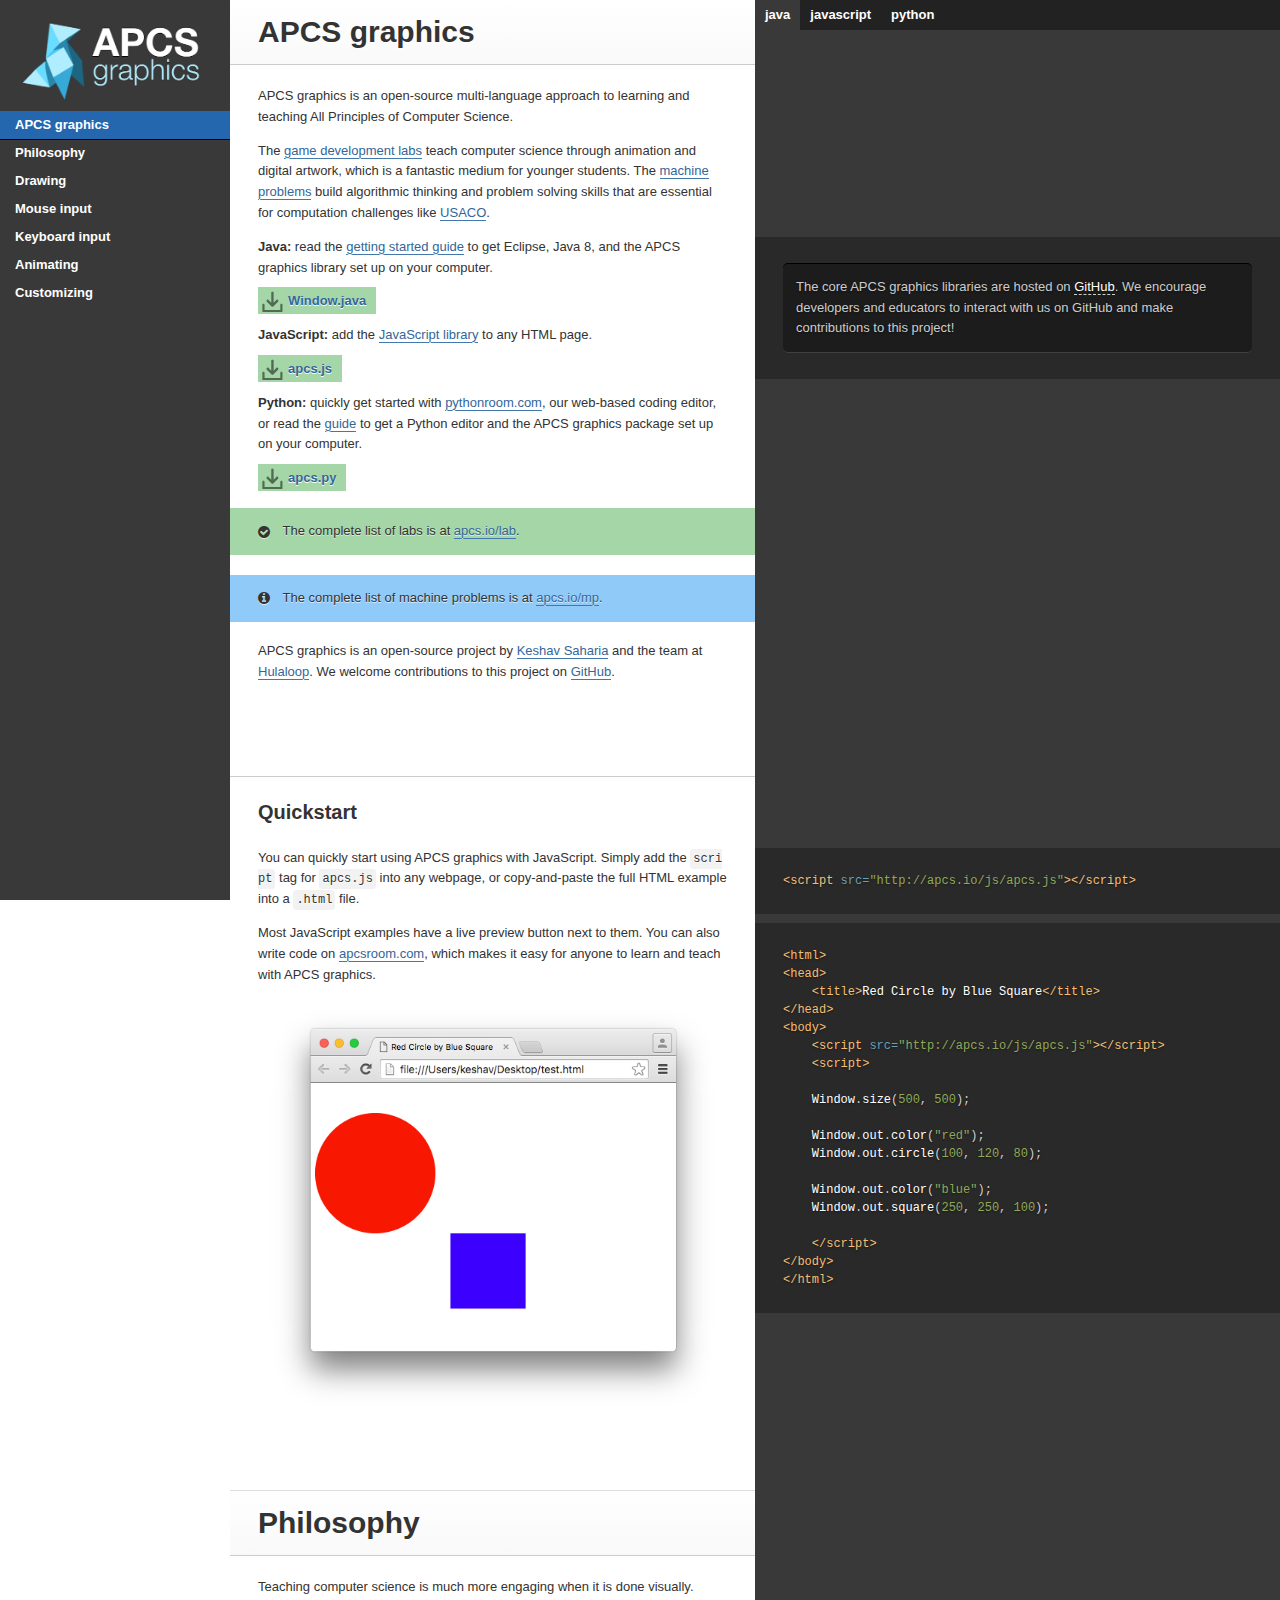
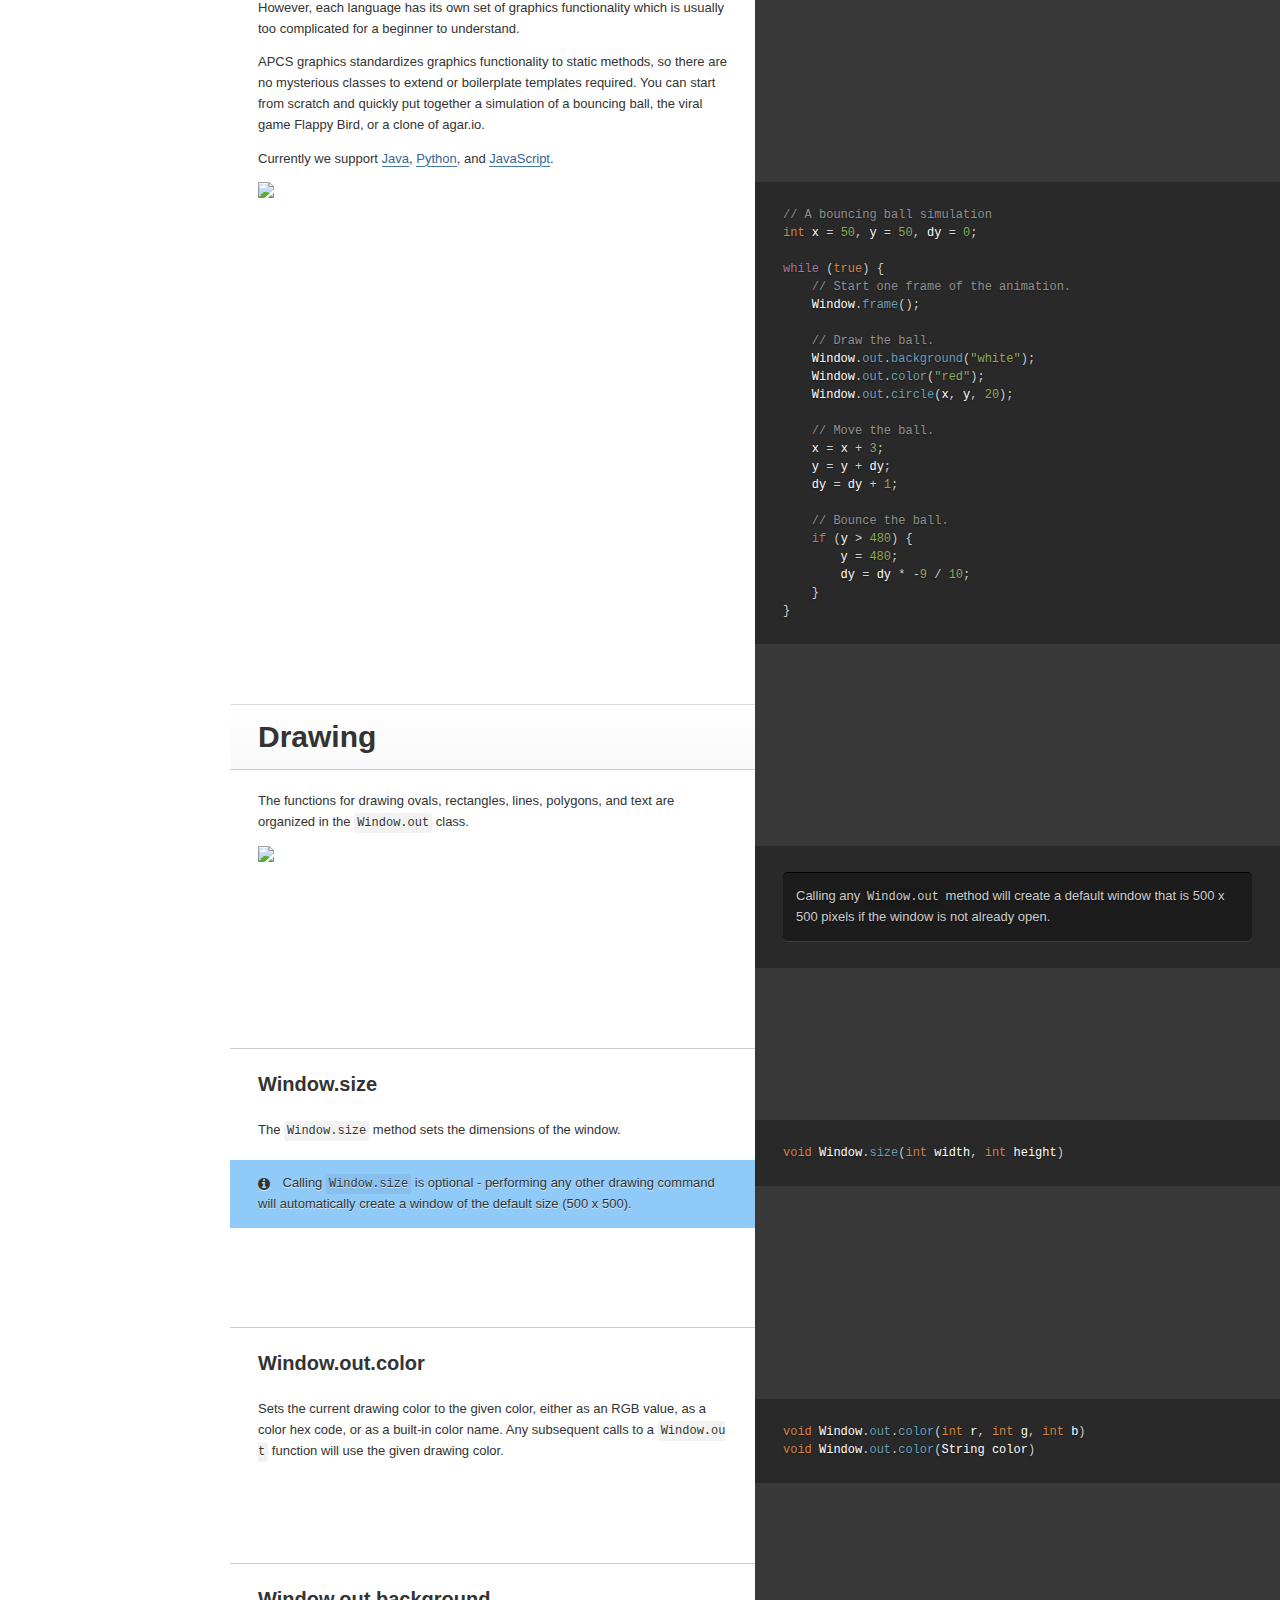
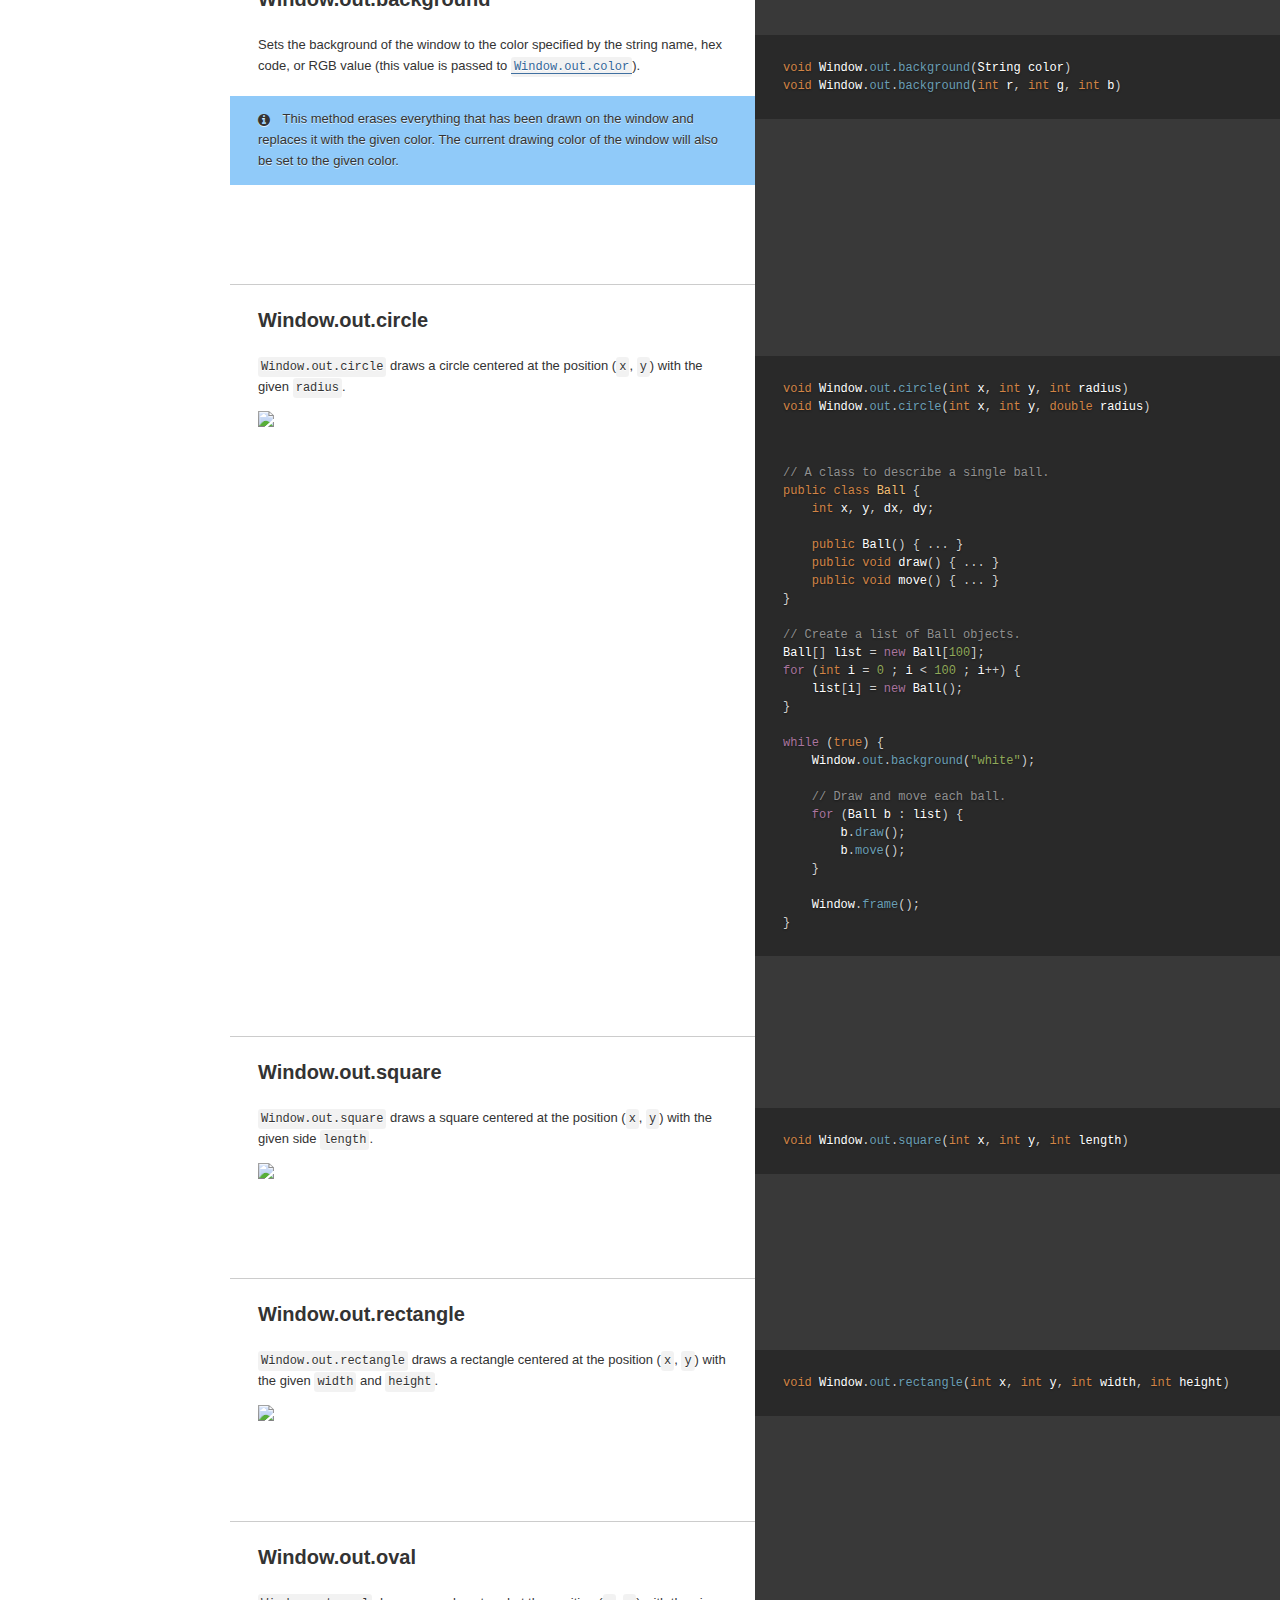
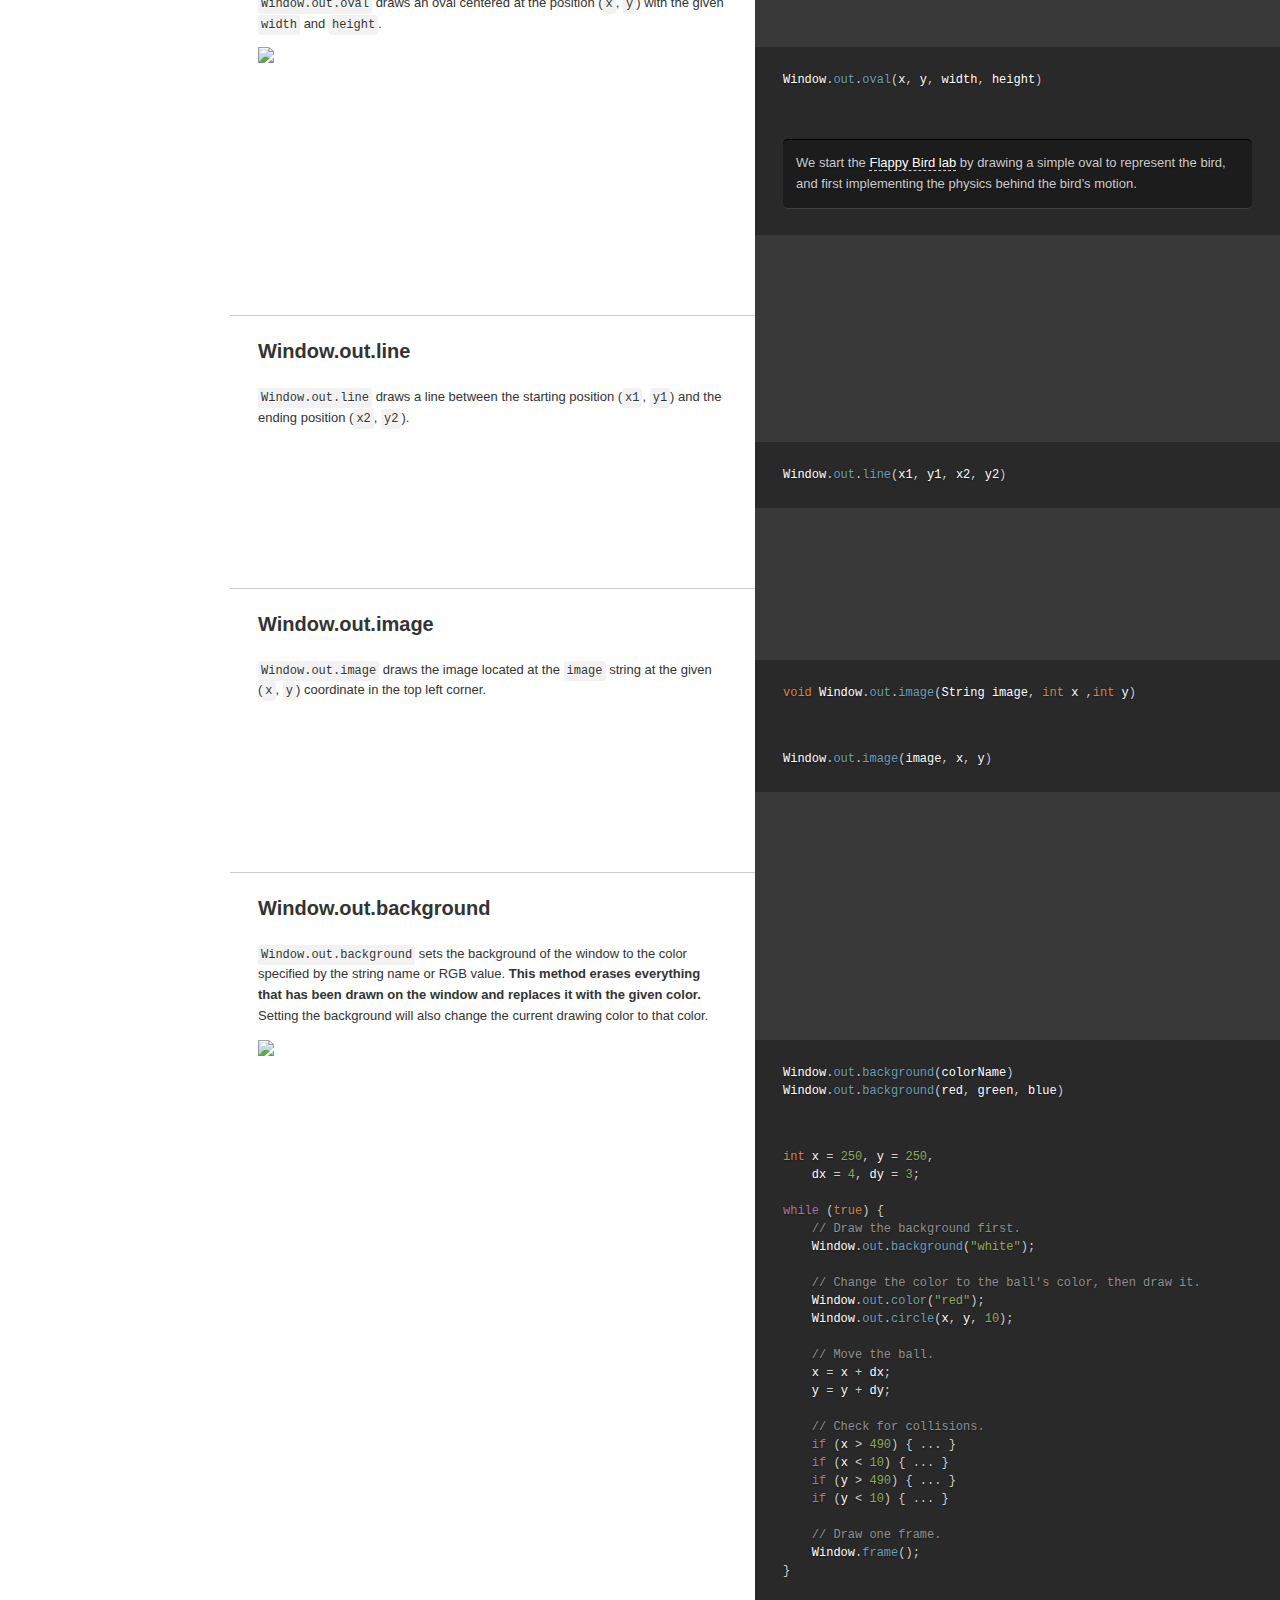
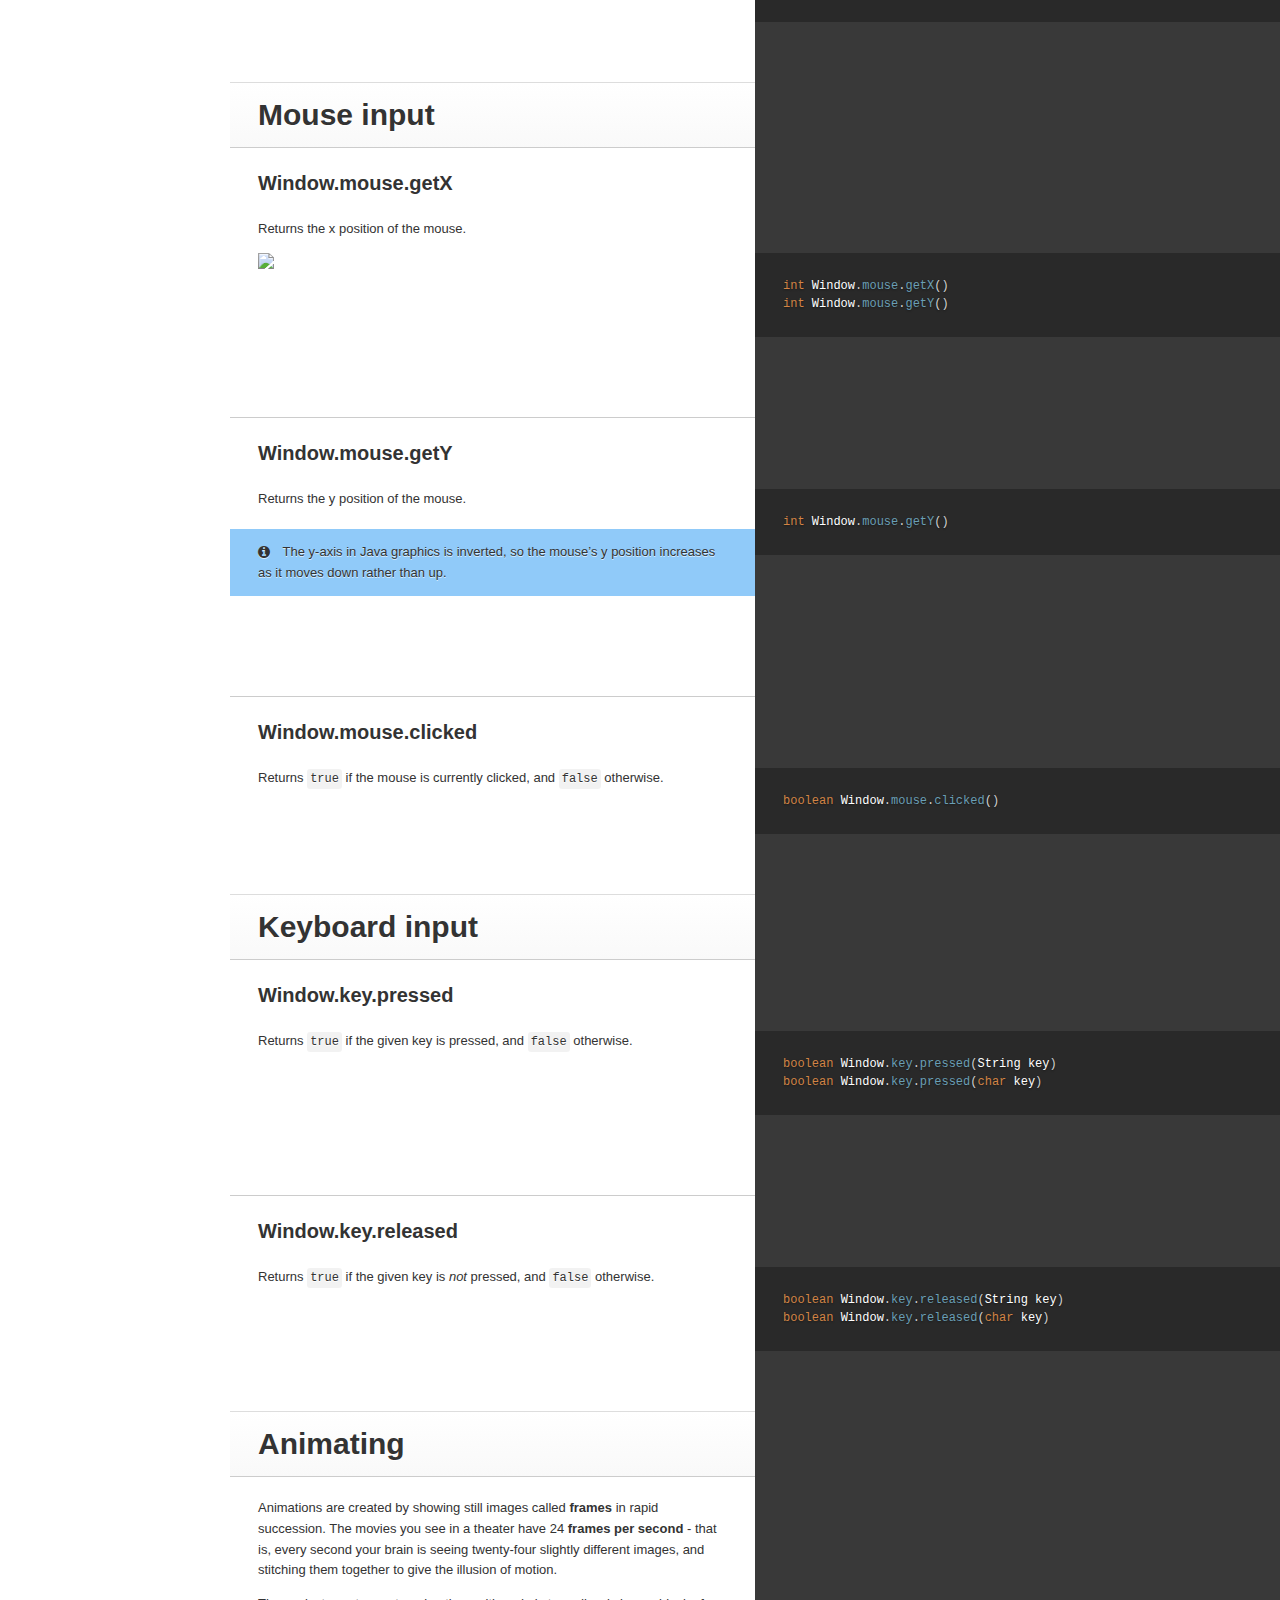
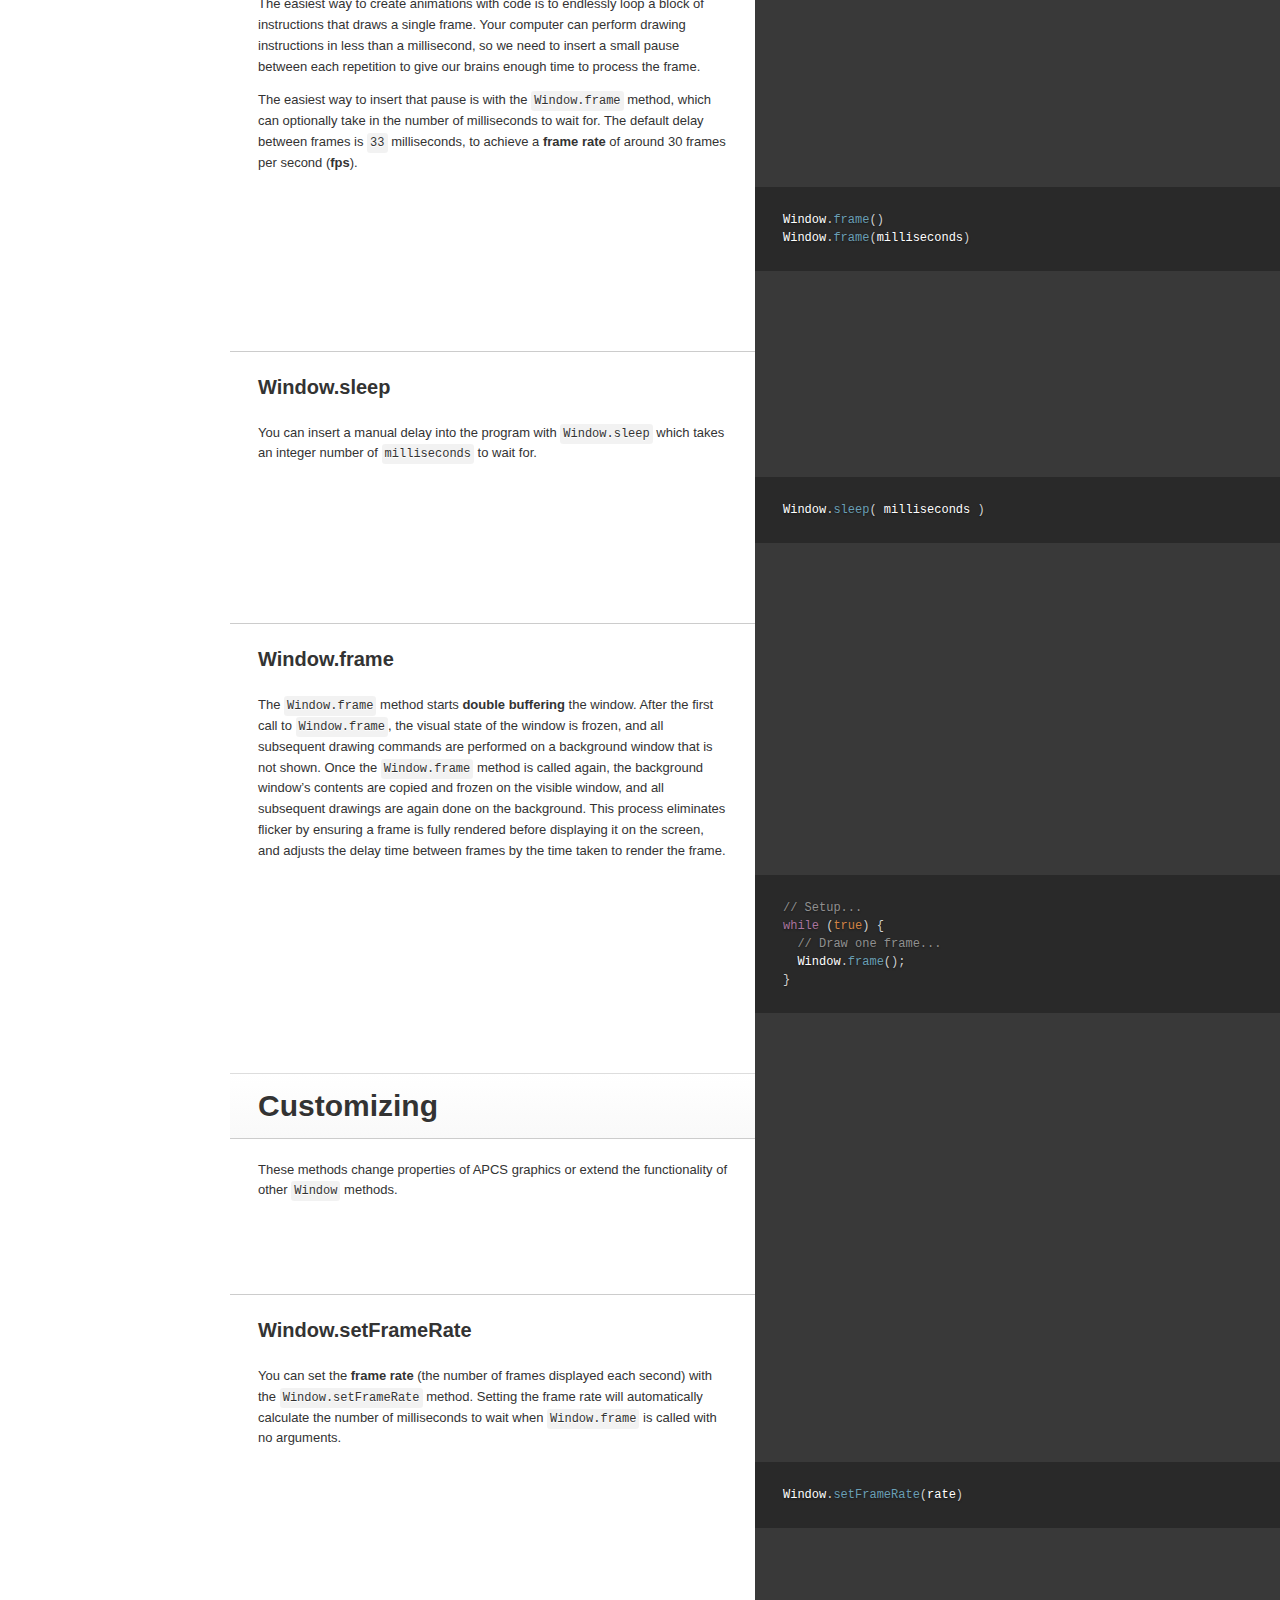
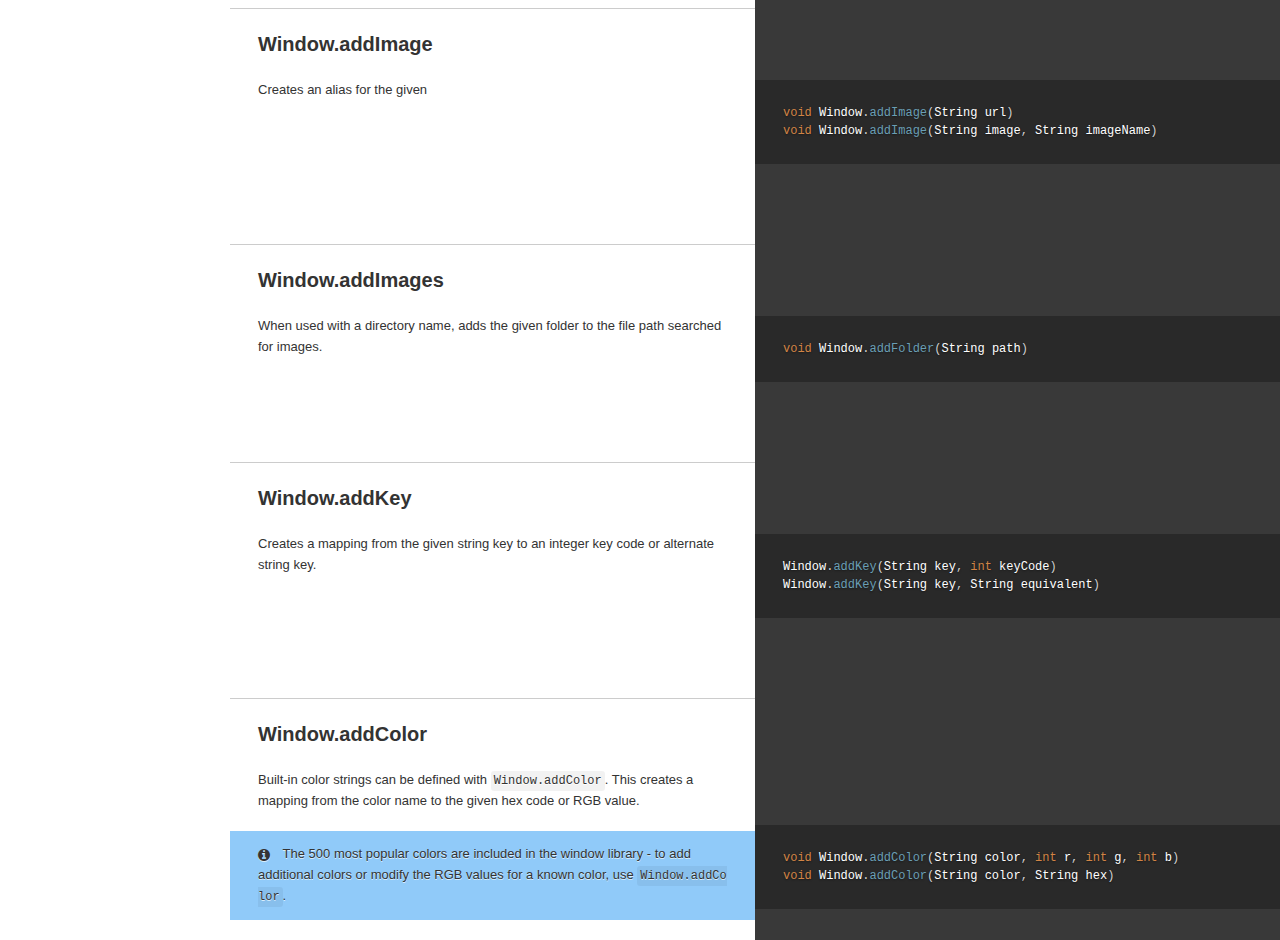
==== index.html @ 006405c8 "update" ====
<!doctype html>
<html>
  <head>
    <meta charset="utf-8">
    <meta content="IE=edge,chrome=1" http-equiv="X-UA-Compatible">
    <meta name="viewport" content="width=device-width, initial-scale=1, maximum-scale=1">
    <title>APCS graphics</title>

    <style>
      .highlight table td { padding: 5px; }
.highlight table pre { margin: 0; }
.highlight, .highlight .w {
  color: #f8f8f2;
  background-color: #272822;
}
.highlight .err {
  color: #151515;
  background-color: #ac4142;
}
.highlight .c, .highlight .cd, .highlight .cm, .highlight .c1, .highlight .cs {
  color: #505050;
}
.highlight .cp {
  color: #f4bf75;
}
.highlight .nt {
  color: #f4bf75;
}
.highlight .o, .highlight .ow {
  color: #d0d0d0;
}
.highlight .p, .highlight .pi {
  color: #d0d0d0;
}
.highlight .gi {
  color: #90a959;
}
.highlight .gd {
  color: #ac4142;
}
.highlight .gh {
  color: #6a9fb5;
  background-color: #151515;
  font-weight: bold;
}
.highlight .k, .highlight .kn, .highlight .kp, .highlight .kr, .highlight .kv {
  color: #aa759f;
}
.highlight .kc {
  color: #d28445;
}
.highlight .kt {
  color: #d28445;
}
.highlight .kd {
  color: #d28445;
}
.highlight .s, .highlight .sb, .highlight .sc, .highlight .sd, .highlight .s2, .highlight .sh, .highlight .sx, .highlight .s1 {
  color: #90a959;
}
.highlight .sr {
  color: #75b5aa;
}
.highlight .si {
  color: #8f5536;
}
.highlight .se {
  color: #8f5536;
}
.highlight .nn {
  color: #f4bf75;
}
.highlight .nc {
  color: #f4bf75;
}
.highlight .no {
  color: #f4bf75;
}
.highlight .na {
  color: #6a9fb5;
}
.highlight .m, .highlight .mf, .highlight .mh, .highlight .mi, .highlight .il, .highlight .mo, .highlight .mb, .highlight .mx {
  color: #90a959;
}
.highlight .ss {
  color: #90a959;
}
    </style>
    <link href="stylesheets/screen.css" rel="stylesheet" media="screen" />
    <link href="stylesheets/print.css" rel="stylesheet" media="print" />
      <script src="javascripts/all_nosearch.js"></script>
  </head>

  <body class="index" data-languages="[&quot;java&quot;,&quot;javascript&quot;,&quot;python&quot;]">
    <a href="#" id="nav-button">
      <span>
        NAV
        <img src="images/navbar.png" />
      </span>
    </a>
    <div class="tocify-wrapper">
      <img src="images/logo.png" />
        <div class="lang-selector">
              <a href="#" data-language-name="java">java</a>
              <a href="#" data-language-name="javascript">javascript</a>
              <a href="#" data-language-name="python">python</a>
        </div>
      <div id="toc">
      </div>
    </div>
    <div class="page-wrapper">
      <div class="dark-box"></div>
      <div class="content">
        <h1 id="apcs-graphics">APCS graphics</h1>

<p>APCS graphics is an open-source multi-language approach to learning and teaching All Principles of Computer Science.</p>

<p>The <a href="lab">game development labs</a> teach computer science through animation and digital artwork, which is a fantastic medium for younger students. The <a href="mp">machine problems</a> build algorithmic thinking and problem solving skills that are essential for computation challenges like <a href="usaco">USACO</a>.</p>

<blockquote>
<p>The core APCS graphics libraries are hosted on <a href="https://github.com/apcsio">GitHub</a>. We encourage developers and educators to interact with us on GitHub and make contributions to this project!</p>
</blockquote>

<p><strong>Java:</strong> read the <a href="start/java">getting started guide</a> to get Eclipse, Java 8, and the APCS graphics library set up on your computer.</p>

<p><a href="java/Window.java" class="download">Window.java</a></p>

<p><strong>JavaScript:</strong> add the <a href="js/apcs.js">JavaScript library</a> to any HTML page.</p>

<p><a href="js/apcs.js" class="download">apcs.js</a></p>

<p><strong>Python:</strong> quickly get started with <a href="https://pythonroom.com">pythonroom.com</a>, our web-based coding editor, or read the <a href="start/python">guide</a> to get a Python editor and the APCS graphics package set up on your computer.</p>

<p><a href="python/apcs.py" class="download">apcs.py</a></p>

<aside class="success">
    The complete list of labs is at <a href="lab">apcs.io/lab</a>.
</aside>

<aside class="notice">
    The complete list of machine problems is at <a href="lab">apcs.io/mp</a>.
</aside>

<p>APCS graphics is an open-source project by <a href="https://github.com/keshavsaharia">Keshav Saharia</a> and the team at <a href="http://hulaloop.io">Hulaloop</a>. We welcome contributions to this project on <a href="https://github.com/apcsio">GitHub</a>.</p>

<h2 id="quickstart">Quickstart</h2>
<pre class="highlight html"><code><span class="nt">&lt;script </span><span class="na">src=</span><span class="s">"http://apcs.io/js/apcs.js"</span><span class="nt">&gt;&lt;/script&gt;</span>
</code></pre>

<p>You can quickly start using APCS graphics with JavaScript. Simply add the <code class="prettyprint">script</code> tag for <code class="prettyprint">apcs.js</code> into any webpage, or copy-and-paste the full HTML example into a <code class="prettyprint">.html</code> file.</p>
<pre class="highlight html"><code><span class="nt">&lt;html&gt;</span>
<span class="nt">&lt;head&gt;</span>
    <span class="nt">&lt;title&gt;</span>Red Circle by Blue Square<span class="nt">&lt;/title&gt;</span>
<span class="nt">&lt;/head&gt;</span>
<span class="nt">&lt;body&gt;</span>
    <span class="nt">&lt;script </span><span class="na">src=</span><span class="s">"http://apcs.io/js/apcs.js"</span><span class="nt">&gt;&lt;/script&gt;</span>
    <span class="nt">&lt;script&gt;</span>

    <span class="nx">Window</span><span class="p">.</span><span class="nx">size</span><span class="p">(</span><span class="mi">500</span><span class="p">,</span> <span class="mi">500</span><span class="p">);</span>

    <span class="nx">Window</span><span class="p">.</span><span class="nx">out</span><span class="p">.</span><span class="nx">color</span><span class="p">(</span><span class="s2">"red"</span><span class="p">);</span>
    <span class="nx">Window</span><span class="p">.</span><span class="nx">out</span><span class="p">.</span><span class="nx">circle</span><span class="p">(</span><span class="mi">100</span><span class="p">,</span> <span class="mi">120</span><span class="p">,</span> <span class="mi">80</span><span class="p">);</span>

    <span class="nx">Window</span><span class="p">.</span><span class="nx">out</span><span class="p">.</span><span class="nx">color</span><span class="p">(</span><span class="s2">"blue"</span><span class="p">);</span>
    <span class="nx">Window</span><span class="p">.</span><span class="nx">out</span><span class="p">.</span><span class="nx">square</span><span class="p">(</span><span class="mi">250</span><span class="p">,</span> <span class="mi">250</span><span class="p">,</span> <span class="mi">100</span><span class="p">);</span>

    <span class="nt">&lt;/script&gt;</span>
<span class="nt">&lt;/body&gt;</span>
<span class="nt">&lt;/html&gt;</span>
</code></pre>

<p>Most JavaScript examples have a live preview button next to them. You can also write code on
<a href="https://apcsroom.com">apcsroom.com</a>, which makes it easy for anyone to learn and teach with APCS graphics.</p>

<p><img src="images/home/javascript.png" /></p>

<h1 id="philosophy">Philosophy</h1>

<p>Teaching computer science is much more engaging when it is done visually. However, each language has its own set of graphics functionality which is usually too complicated for a beginner to understand.</p>

<p>APCS graphics standardizes graphics functionality to static methods, so there are no mysterious classes to extend or boilerplate templates required. You can start from scratch and quickly put together a simulation of a bouncing ball, the viral game Flappy Bird, or a clone of agar.io.</p>

<p>Currently we support <a href="start/java">Java</a>, <a href="start/python">Python</a>, and <a href="start/javascript">JavaScript</a>.</p>
<pre class="highlight java"><code><span class="c1">// A bouncing ball simulation</span>
<span class="kt">int</span> <span class="n">x</span> <span class="o">=</span> <span class="mi">50</span><span class="o">,</span> <span class="n">y</span> <span class="o">=</span> <span class="mi">50</span><span class="o">,</span> <span class="n">dy</span> <span class="o">=</span> <span class="mi">0</span><span class="o">;</span>

<span class="k">while</span> <span class="o">(</span><span class="kc">true</span><span class="o">)</span> <span class="o">{</span>
    <span class="c1">// Start one frame of the animation.</span>
    <span class="n">Window</span><span class="o">.</span><span class="na">frame</span><span class="o">();</span>

    <span class="c1">// Draw the ball.</span>
    <span class="n">Window</span><span class="o">.</span><span class="na">out</span><span class="o">.</span><span class="na">background</span><span class="o">(</span><span class="s">"white"</span><span class="o">);</span>
    <span class="n">Window</span><span class="o">.</span><span class="na">out</span><span class="o">.</span><span class="na">color</span><span class="o">(</span><span class="s">"red"</span><span class="o">);</span>
    <span class="n">Window</span><span class="o">.</span><span class="na">out</span><span class="o">.</span><span class="na">circle</span><span class="o">(</span><span class="n">x</span><span class="o">,</span> <span class="n">y</span><span class="o">,</span> <span class="mi">20</span><span class="o">);</span>

    <span class="c1">// Move the ball.</span>
    <span class="n">x</span> <span class="o">=</span> <span class="n">x</span> <span class="o">+</span> <span class="mi">3</span><span class="o">;</span>
    <span class="n">y</span> <span class="o">=</span> <span class="n">y</span> <span class="o">+</span> <span class="n">dy</span><span class="o">;</span>
    <span class="n">dy</span> <span class="o">=</span> <span class="n">dy</span> <span class="o">+</span> <span class="mi">1</span><span class="o">;</span>

    <span class="c1">// Bounce the ball.</span>
    <span class="k">if</span> <span class="o">(</span><span class="n">y</span> <span class="o">&gt;</span> <span class="mi">480</span><span class="o">)</span> <span class="o">{</span>
        <span class="n">y</span> <span class="o">=</span> <span class="mi">480</span><span class="o">;</span>
        <span class="n">dy</span> <span class="o">=</span> <span class="n">dy</span> <span class="o">*</span> <span class="o">-</span><span class="mi">9</span> <span class="o">/</span> <span class="mi">10</span><span class="o">;</span>
    <span class="o">}</span>
<span class="o">}</span>
</code></pre>
<pre class="highlight javascript"><code><span class="kd">var</span> <span class="nx">x</span> <span class="o">=</span> <span class="mi">50</span><span class="p">,</span> <span class="nx">y</span> <span class="o">=</span> <span class="mi">50</span><span class="p">,</span> <span class="nx">dy</span> <span class="o">=</span> <span class="mi">0</span><span class="p">;</span>

<span class="c1">// One frame of the animation.</span>
<span class="nx">Window</span><span class="p">.</span><span class="nx">frame</span><span class="p">(</span><span class="kd">function</span><span class="p">()</span> <span class="p">{</span>
    <span class="c1">// Draw the ball.</span>
    <span class="nx">Window</span><span class="p">.</span><span class="nx">out</span><span class="p">.</span><span class="nx">background</span><span class="p">(</span><span class="s2">"white"</span><span class="p">);</span>
    <span class="nx">Window</span><span class="p">.</span><span class="nx">out</span><span class="p">.</span><span class="nx">color</span><span class="p">(</span><span class="s2">"red"</span><span class="p">);</span>
    <span class="nx">Window</span><span class="p">.</span><span class="nx">out</span><span class="p">.</span><span class="nx">circle</span><span class="p">(</span><span class="nx">x</span><span class="p">,</span> <span class="nx">y</span><span class="p">,</span> <span class="mi">20</span><span class="p">);</span>

    <span class="c1">// Move the ball.</span>
    <span class="nx">x</span> <span class="o">=</span> <span class="nx">x</span> <span class="o">+</span> <span class="mi">3</span><span class="p">;</span>
    <span class="nx">y</span> <span class="o">=</span> <span class="nx">y</span> <span class="o">+</span> <span class="nx">dy</span><span class="p">;</span>
    <span class="nx">dy</span> <span class="o">=</span> <span class="nx">dy</span> <span class="o">+</span> <span class="mi">1</span><span class="p">;</span>

    <span class="c1">// Bounce the ball.</span>
    <span class="k">if</span> <span class="p">(</span><span class="nx">y</span> <span class="o">&gt;</span> <span class="mi">480</span><span class="p">)</span> <span class="p">{</span>
        <span class="nx">y</span> <span class="o">=</span> <span class="mi">480</span><span class="p">;</span>
        <span class="nx">dy</span> <span class="o">=</span> <span class="nx">dy</span> <span class="o">*</span> <span class="o">-</span><span class="mi">9</span> <span class="o">/</span> <span class="mi">10</span><span class="p">;</span>
    <span class="p">}</span>
<span class="p">});</span>
</code></pre>
<pre class="highlight python"><code><span class="n">x</span><span class="p">,</span> <span class="n">y</span><span class="p">,</span> <span class="n">dy</span> <span class="o">=</span> <span class="mi">50</span><span class="p">,</span> <span class="mi">50</span><span class="p">,</span> <span class="mi">0</span>

<span class="c"># One frame of the animation</span>
<span class="k">def</span> <span class="nf">main</span><span class="p">():</span>
    <span class="k">global</span> <span class="n">x</span><span class="p">,</span> <span class="n">y</span><span class="p">,</span> <span class="n">dy</span>

    <span class="c"># Draw the ball</span>
    <span class="n">Window</span><span class="o">.</span><span class="n">out</span><span class="o">.</span><span class="n">background</span><span class="p">(</span><span class="s">"white"</span><span class="p">)</span>
    <span class="n">Window</span><span class="o">.</span><span class="n">out</span><span class="o">.</span><span class="n">color</span><span class="p">(</span><span class="s">"red"</span><span class="p">)</span>
    <span class="n">Window</span><span class="o">.</span><span class="n">out</span><span class="o">.</span><span class="n">circle</span><span class="p">(</span><span class="n">x</span><span class="p">,</span> <span class="n">y</span><span class="p">,</span> <span class="mi">20</span><span class="p">)</span>

    <span class="c"># Move the ball.</span>
    <span class="n">x</span> <span class="o">=</span> <span class="n">x</span> <span class="o">+</span> <span class="mi">3</span>
    <span class="n">y</span> <span class="o">=</span> <span class="n">y</span> <span class="o">+</span> <span class="n">dy</span>
    <span class="n">dy</span> <span class="o">=</span> <span class="n">dy</span> <span class="o">+</span> <span class="mi">1</span>

    <span class="c"># Bounce the ball if it hits the ground.</span>
    <span class="k">if</span> <span class="n">y</span> <span class="o">&gt;</span> <span class="mi">480</span><span class="p">:</span>
        <span class="n">y</span> <span class="o">=</span> <span class="mi">480</span><span class="p">;</span>
        <span class="n">dy</span> <span class="o">=</span> <span class="n">dy</span> <span class="o">*</span> <span class="o">-</span><span class="mi">9</span> <span class="o">/</span> <span class="mi">10</span><span class="p">;</span>

<span class="n">Window</span><span class="o">.</span><span class="n">size</span><span class="p">(</span><span class="mi">500</span><span class="p">,</span> <span class="mi">500</span><span class="p">)</span>
<span class="n">Window</span><span class="o">.</span><span class="n">frame</span><span class="p">(</span><span class="n">main</span><span class="p">)</span>
<span class="n">Window</span><span class="o">.</span><span class="n">start</span><span class="p">()</span>
</code></pre>

<p><img src="https://raw.githubusercontent.com/apcsio/apcsio.github.io/master/image/physics.gif" /></p>

<h1 id="drawing">Drawing</h1>

<p>The functions for drawing ovals, rectangles, lines, polygons, and text are organized in the <code class="prettyprint">Window.out</code> class.</p>

<blockquote>
<p>Calling any <code class="prettyprint">Window.out</code> method will create a default window that is 500 x 500 pixels if the window is not already open.</p>
</blockquote>

<p><img src="https://raw.githubusercontent.com/apcsio/apcsio.github.io/master/image/window-drawing.png" /></p>

<h2 id="window-size">Window.size</h2>
<pre class="highlight java"><code><span class="kt">void</span> <span class="n">Window</span><span class="o">.</span><span class="na">size</span><span class="o">(</span><span class="kt">int</span> <span class="n">width</span><span class="o">,</span> <span class="kt">int</span> <span class="n">height</span><span class="o">)</span>
</code></pre>
<pre class="highlight javascript"><code><span class="nx">Window</span><span class="p">.</span><span class="nx">size</span><span class="p">(</span><span class="nx">width</span><span class="p">,</span> <span class="nx">height</span><span class="p">)</span>
</code></pre>
<pre class="highlight python"><code><span class="n">Window</span><span class="o">.</span><span class="n">size</span><span class="p">(</span><span class="n">width</span><span class="p">,</span> <span class="n">height</span><span class="p">)</span>
</code></pre>

<p>The <code class="prettyprint">Window.size</code> method sets the dimensions of the window.</p>

<aside class="notice">
Calling <code>Window.size</code> is optional - performing any other drawing command will automatically create a window of the default size (500 x 500).
</aside>

<h2 id="window-out-color">Window.out.color</h2>
<pre class="highlight java"><code><span class="kt">void</span> <span class="n">Window</span><span class="o">.</span><span class="na">out</span><span class="o">.</span><span class="na">color</span><span class="o">(</span><span class="kt">int</span> <span class="n">r</span><span class="o">,</span> <span class="kt">int</span> <span class="n">g</span><span class="o">,</span> <span class="kt">int</span> <span class="n">b</span><span class="o">)</span>
<span class="kt">void</span> <span class="n">Window</span><span class="o">.</span><span class="na">out</span><span class="o">.</span><span class="na">color</span><span class="o">(</span><span class="n">String</span> <span class="n">color</span><span class="o">)</span>
</code></pre>
<pre class="highlight javascript"><code><span class="nx">Window</span><span class="p">.</span><span class="nx">out</span><span class="p">.</span><span class="nx">color</span><span class="p">(</span><span class="nx">r</span><span class="p">,</span> <span class="nx">g</span><span class="p">,</span> <span class="nx">b</span><span class="p">,</span> <span class="nx">alpha</span><span class="p">)</span>
<span class="nx">Window</span><span class="p">.</span><span class="nx">out</span><span class="p">.</span><span class="nx">color</span><span class="p">(</span><span class="nx">colorString</span><span class="p">)</span>
</code></pre>
<pre class="highlight python"><code><span class="n">Window</span><span class="o">.</span><span class="n">out</span><span class="o">.</span><span class="n">color</span><span class="p">(</span><span class="n">r</span><span class="p">,</span> <span class="n">g</span><span class="p">,</span> <span class="n">b</span><span class="p">)</span>
<span class="n">Window</span><span class="o">.</span><span class="n">out</span><span class="o">.</span><span class="n">color</span><span class="p">(</span><span class="n">colorString</span><span class="p">)</span>
</code></pre>

<p>Sets the current drawing color to the given color, either as an RGB value, as a color hex code, or as a built-in color name. Any subsequent calls to a
<code class="prettyprint">Window.out</code> function will use the given drawing color.</p>

<h2 id="window-out-background">Window.out.background</h2>
<pre class="highlight java"><code><span class="kt">void</span> <span class="n">Window</span><span class="o">.</span><span class="na">out</span><span class="o">.</span><span class="na">background</span><span class="o">(</span><span class="n">String</span> <span class="n">color</span><span class="o">)</span>
<span class="kt">void</span> <span class="n">Window</span><span class="o">.</span><span class="na">out</span><span class="o">.</span><span class="na">background</span><span class="o">(</span><span class="kt">int</span> <span class="n">r</span><span class="o">,</span> <span class="kt">int</span> <span class="n">g</span><span class="o">,</span> <span class="kt">int</span> <span class="n">b</span><span class="o">)</span>
</code></pre>
<pre class="highlight javascript"><code><span class="nx">Window</span><span class="p">.</span><span class="nx">out</span><span class="p">.</span><span class="nx">background</span><span class="p">(</span><span class="nx">color</span><span class="p">)</span>
<span class="nx">Window</span><span class="p">.</span><span class="nx">out</span><span class="p">.</span><span class="nx">background</span><span class="p">(</span><span class="nx">r</span><span class="p">,</span> <span class="nx">g</span><span class="p">,</span> <span class="nx">b</span><span class="p">)</span>
</code></pre>
<pre class="highlight python"><code><span class="n">Window</span><span class="o">.</span><span class="n">out</span><span class="o">.</span><span class="n">background</span><span class="p">(</span><span class="n">color</span><span class="p">)</span>
<span class="n">Window</span><span class="o">.</span><span class="n">out</span><span class="o">.</span><span class="n">background</span><span class="p">(</span><span class="n">r</span><span class="p">,</span> <span class="n">g</span><span class="p">,</span> <span class="n">b</span><span class="p">)</span>
</code></pre>

<p>Sets the background of the window to the color specified by the string name, hex code, or RGB value (this value is passed to <a href="#Window.out.color"><code class="prettyprint">Window.out.color</code></a>).</p>

<aside class="notice">
This method erases everything that has been drawn on the window and replaces it with the given color. The current drawing color of the window
will also be set to the given color.
</aside>

<h2 id="window-out-circle">Window.out.circle</h2>
<pre class="highlight java"><code><span class="kt">void</span> <span class="n">Window</span><span class="o">.</span><span class="na">out</span><span class="o">.</span><span class="na">circle</span><span class="o">(</span><span class="kt">int</span> <span class="n">x</span><span class="o">,</span> <span class="kt">int</span> <span class="n">y</span><span class="o">,</span> <span class="kt">int</span> <span class="n">radius</span><span class="o">)</span>
<span class="kt">void</span> <span class="n">Window</span><span class="o">.</span><span class="na">out</span><span class="o">.</span><span class="na">circle</span><span class="o">(</span><span class="kt">int</span> <span class="n">x</span><span class="o">,</span> <span class="kt">int</span> <span class="n">y</span><span class="o">,</span> <span class="kt">double</span> <span class="n">radius</span><span class="o">)</span>
</code></pre>
<pre class="highlight javascript"><code><span class="nx">Window</span><span class="p">.</span><span class="nx">out</span><span class="p">.</span><span class="nx">circle</span><span class="p">(</span><span class="nx">x</span><span class="p">,</span> <span class="nx">y</span><span class="p">,</span> <span class="nx">radius</span><span class="p">)</span>
</code></pre>
<pre class="highlight python"><code><span class="n">Window</span><span class="o">.</span><span class="n">out</span><span class="o">.</span><span class="n">circle</span><span class="p">(</span><span class="n">x</span><span class="p">,</span> <span class="n">y</span><span class="p">,</span> <span class="n">radius</span><span class="p">)</span>
</code></pre>

<p><code class="prettyprint">Window.out.circle</code> draws a circle centered at the position (<code class="prettyprint">x</code>, <code class="prettyprint">y</code>) with the given <code class="prettyprint">radius</code>.</p>
<pre class="highlight java"><code><span class="c1">// A class to describe a single ball.</span>
<span class="kd">public</span> <span class="kd">class</span> <span class="nc">Ball</span> <span class="o">{</span>
    <span class="kt">int</span> <span class="n">x</span><span class="o">,</span> <span class="n">y</span><span class="o">,</span> <span class="n">dx</span><span class="o">,</span> <span class="n">dy</span><span class="o">;</span>

    <span class="kd">public</span> <span class="n">Ball</span><span class="o">()</span> <span class="o">{</span> <span class="o">...</span> <span class="o">}</span>
    <span class="kd">public</span> <span class="kt">void</span> <span class="n">draw</span><span class="o">()</span> <span class="o">{</span> <span class="o">...</span> <span class="o">}</span>
    <span class="kd">public</span> <span class="kt">void</span> <span class="n">move</span><span class="o">()</span> <span class="o">{</span> <span class="o">...</span> <span class="o">}</span>
<span class="o">}</span>

<span class="c1">// Create a list of Ball objects.</span>
<span class="n">Ball</span><span class="o">[]</span> <span class="n">list</span> <span class="o">=</span> <span class="k">new</span> <span class="n">Ball</span><span class="o">[</span><span class="mi">100</span><span class="o">];</span>
<span class="k">for</span> <span class="o">(</span><span class="kt">int</span> <span class="n">i</span> <span class="o">=</span> <span class="mi">0</span> <span class="o">;</span> <span class="n">i</span> <span class="o">&lt;</span> <span class="mi">100</span> <span class="o">;</span> <span class="n">i</span><span class="o">++)</span> <span class="o">{</span>
    <span class="n">list</span><span class="o">[</span><span class="n">i</span><span class="o">]</span> <span class="o">=</span> <span class="k">new</span> <span class="n">Ball</span><span class="o">();</span>
<span class="o">}</span>

<span class="k">while</span> <span class="o">(</span><span class="kc">true</span><span class="o">)</span> <span class="o">{</span>
    <span class="n">Window</span><span class="o">.</span><span class="na">out</span><span class="o">.</span><span class="na">background</span><span class="o">(</span><span class="s">"white"</span><span class="o">);</span>

    <span class="c1">// Draw and move each ball.</span>
    <span class="k">for</span> <span class="o">(</span><span class="n">Ball</span> <span class="n">b</span> <span class="o">:</span> <span class="n">list</span><span class="o">)</span> <span class="o">{</span>
        <span class="n">b</span><span class="o">.</span><span class="na">draw</span><span class="o">();</span>
        <span class="n">b</span><span class="o">.</span><span class="na">move</span><span class="o">();</span>
    <span class="o">}</span>

    <span class="n">Window</span><span class="o">.</span><span class="na">frame</span><span class="o">();</span>
<span class="o">}</span>
</code></pre>
<pre class="highlight javascript"><code><span class="c1">// Describes a single ball object</span>
<span class="kd">function</span> <span class="nx">Ball</span><span class="p">()</span> <span class="p">{</span>
    <span class="k">this</span><span class="p">.</span><span class="nx">x</span> <span class="o">=</span> <span class="p">...</span>
    <span class="k">this</span><span class="p">.</span><span class="nx">y</span> <span class="o">=</span> <span class="p">...</span>
    <span class="k">this</span><span class="p">.</span><span class="nx">draw</span> <span class="o">=</span> <span class="kd">function</span><span class="p">()</span> <span class="p">{</span> <span class="p">...</span> <span class="p">};</span>
    <span class="k">this</span><span class="p">.</span><span class="nx">move</span> <span class="o">=</span> <span class="kd">function</span><span class="p">()</span> <span class="p">{</span> <span class="p">...</span> <span class="p">};</span>
<span class="p">}</span>

<span class="c1">// Create a list of Ball objects.</span>
<span class="kd">var</span> <span class="nx">list</span> <span class="o">=</span> <span class="p">[];</span>
<span class="k">for</span> <span class="p">(</span><span class="kd">var</span> <span class="nx">i</span> <span class="o">=</span> <span class="mi">0</span> <span class="p">;</span> <span class="nx">i</span> <span class="o">&lt;</span> <span class="mi">100</span> <span class="p">;</span> <span class="nx">i</span><span class="o">++</span><span class="p">)</span> <span class="p">{</span>
    <span class="nx">list</span><span class="p">.</span><span class="nx">push</span><span class="p">(</span><span class="k">new</span> <span class="nx">Ball</span><span class="p">());</span>
<span class="p">}</span>

<span class="nx">Window</span><span class="p">.</span><span class="nx">frame</span><span class="p">(</span><span class="kd">function</span><span class="p">()</span> <span class="p">{</span>
    <span class="nx">Window</span><span class="p">.</span><span class="nx">out</span><span class="p">.</span><span class="nx">background</span><span class="p">(</span><span class="s2">"white"</span><span class="p">);</span>

    <span class="c1">// Draw and move each ball.</span>
    <span class="k">for</span> <span class="p">(</span><span class="kd">var</span> <span class="nx">i</span> <span class="o">=</span> <span class="mi">0</span> <span class="p">;</span> <span class="nx">i</span> <span class="o">&lt;</span> <span class="nx">list</span><span class="p">.</span><span class="nx">length</span> <span class="p">;</span> <span class="nx">i</span><span class="o">++</span><span class="p">)</span> <span class="p">{</span>
        <span class="nx">list</span><span class="p">[</span><span class="nx">i</span><span class="p">].</span><span class="nx">draw</span><span class="p">();</span>
        <span class="nx">list</span><span class="p">[</span><span class="nx">i</span><span class="p">].</span><span class="nx">move</span><span class="p">();</span>
    <span class="p">}</span>
<span class="p">});</span>
</code></pre>
<pre class="highlight python"><code><span class="k">class</span> <span class="nc">Ball</span><span class="p">:</span>
    <span class="k">def</span> <span class="nf">__init__</span><span class="p">(</span><span class="bp">self</span><span class="p">):</span>
        <span class="o">...</span>

    <span class="k">def</span> <span class="nf">draw</span><span class="p">():</span>
        <span class="o">...</span>

    <span class="k">def</span> <span class="nf">move</span><span class="p">():</span>
        <span class="o">...</span>

<span class="n">balls</span> <span class="o">=</span> <span class="p">[]</span>
<span class="k">for</span> <span class="n">i</span> <span class="ow">in</span> <span class="nb">range</span><span class="p">(</span><span class="mi">100</span><span class="p">):</span>
    <span class="n">balls</span><span class="o">.</span><span class="n">append</span><span class="p">(</span><span class="n">Ball</span><span class="p">())</span>

<span class="k">def</span> <span class="nf">draw</span><span class="p">():</span>
    <span class="n">Window</span><span class="o">.</span><span class="n">out</span><span class="o">.</span><span class="n">background</span><span class="p">(</span><span class="s">"white"</span><span class="p">)</span>

    <span class="k">for</span> <span class="n">b</span> <span class="ow">in</span> <span class="n">balls</span><span class="p">:</span>
        <span class="n">b</span><span class="o">.</span><span class="n">draw</span><span class="p">()</span>
        <span class="n">b</span><span class="o">.</span><span class="n">move</span><span class="p">()</span>
</code></pre>

<p><img src="https://raw.githubusercontent.com/apcsio/apcsio.github.io/master/image/multi-ball.gif" /></p>

<h2 id="window-out-square">Window.out.square</h2>
<pre class="highlight java"><code><span class="kt">void</span> <span class="n">Window</span><span class="o">.</span><span class="na">out</span><span class="o">.</span><span class="na">square</span><span class="o">(</span><span class="kt">int</span> <span class="n">x</span><span class="o">,</span> <span class="kt">int</span> <span class="n">y</span><span class="o">,</span> <span class="kt">int</span> <span class="n">length</span><span class="o">)</span>
</code></pre>
<pre class="highlight javascript"><code><span class="nx">Window</span><span class="p">.</span><span class="nx">out</span><span class="p">.</span><span class="nx">square</span><span class="p">(</span><span class="nx">x</span><span class="p">,</span> <span class="nx">y</span><span class="p">,</span> <span class="nx">length</span><span class="p">)</span>
</code></pre>
<pre class="highlight python"><code><span class="n">Window</span><span class="o">.</span><span class="n">out</span><span class="o">.</span><span class="n">square</span><span class="p">(</span><span class="n">x</span><span class="p">,</span> <span class="n">y</span><span class="p">,</span> <span class="n">length</span><span class="p">)</span>
</code></pre>

<p><code class="prettyprint">Window.out.square</code> draws a square centered at the position (<code class="prettyprint">x</code>, <code class="prettyprint">y</code>) with the given side <code class="prettyprint">length</code>.</p>

<p><img src="https://raw.githubusercontent.com/apcsio/apcsio.github.io/master/image/gameoflife.gif" /></p>

<h2 id="window-out-rectangle">Window.out.rectangle</h2>
<pre class="highlight java"><code><span class="kt">void</span> <span class="n">Window</span><span class="o">.</span><span class="na">out</span><span class="o">.</span><span class="na">rectangle</span><span class="o">(</span><span class="kt">int</span> <span class="n">x</span><span class="o">,</span> <span class="kt">int</span> <span class="n">y</span><span class="o">,</span> <span class="kt">int</span> <span class="n">width</span><span class="o">,</span> <span class="kt">int</span> <span class="n">height</span><span class="o">)</span>
</code></pre>
<pre class="highlight javascript"><code><span class="nx">Window</span><span class="p">.</span><span class="nx">out</span><span class="p">.</span><span class="nx">rectangle</span><span class="p">(</span><span class="nx">x</span><span class="p">,</span> <span class="nx">y</span><span class="p">,</span> <span class="nx">width</span><span class="p">,</span> <span class="nx">height</span><span class="p">)</span>
</code></pre>
<pre class="highlight python"><code><span class="n">Window</span><span class="o">.</span><span class="n">out</span><span class="o">.</span><span class="n">rectangle</span><span class="p">(</span><span class="n">x</span><span class="p">,</span> <span class="n">y</span><span class="p">,</span> <span class="n">width</span><span class="p">,</span> <span class="n">height</span><span class="p">)</span>
</code></pre>

<p><code class="prettyprint">Window.out.rectangle</code> draws a rectangle centered at the position (<code class="prettyprint">x</code>, <code class="prettyprint">y</code>) with the given <code class="prettyprint">width</code> and <code class="prettyprint">height</code>.</p>

<p><img src="https://raw.githubusercontent.com/apcsio/apcsio.github.io/master/image/flappybird.gif" /></p>

<h2 id="window-out-oval">Window.out.oval</h2>

<p><code class="prettyprint">Window.out.oval</code> draws an oval centered at the position (<code class="prettyprint">x</code>, <code class="prettyprint">y</code>) with the given <code class="prettyprint">width</code> and <code class="prettyprint">height</code>.</p>
<pre class="highlight java"><code><span class="n">Window</span><span class="o">.</span><span class="na">out</span><span class="o">.</span><span class="na">oval</span><span class="o">(</span><span class="n">x</span><span class="o">,</span> <span class="n">y</span><span class="o">,</span> <span class="n">width</span><span class="o">,</span> <span class="n">height</span><span class="o">)</span>
</code></pre>

<p><img src="https://raw.githubusercontent.com/apcsio/apcsio.github.io/master/image/flappy-basic.gif" /></p>

<blockquote>
<p>We start the <a href="https://techlab.education/java/flappy-bird">Flappy Bird lab</a> by drawing a simple oval to represent the bird, and first implementing the physics behind the bird&rsquo;s motion.</p>
</blockquote>

<h2 id="window-out-line">Window.out.line</h2>

<p><code class="prettyprint">Window.out.line</code> draws a line between the starting position (<code class="prettyprint">x1</code>, <code class="prettyprint">y1</code>) and the ending position (<code class="prettyprint">x2</code>, <code class="prettyprint">y2</code>).</p>
<pre class="highlight java"><code><span class="n">Window</span><span class="o">.</span><span class="na">out</span><span class="o">.</span><span class="na">line</span><span class="o">(</span><span class="n">x1</span><span class="o">,</span> <span class="n">y1</span><span class="o">,</span> <span class="n">x2</span><span class="o">,</span> <span class="n">y2</span><span class="o">)</span>
</code></pre>

<h2 id="window-out-image">Window.out.image</h2>
<pre class="highlight java"><code><span class="kt">void</span> <span class="n">Window</span><span class="o">.</span><span class="na">out</span><span class="o">.</span><span class="na">image</span><span class="o">(</span><span class="n">String</span> <span class="n">image</span><span class="o">,</span> <span class="kt">int</span> <span class="n">x</span> <span class="o">,</span><span class="kt">int</span> <span class="n">y</span><span class="o">)</span>
</code></pre>
<pre class="highlight java"><code><span class="n">Window</span><span class="o">.</span><span class="na">out</span><span class="o">.</span><span class="na">image</span><span class="o">(</span><span class="n">image</span><span class="o">,</span> <span class="n">x</span><span class="o">,</span> <span class="n">y</span><span class="o">)</span>
</code></pre>

<p><code class="prettyprint">Window.out.image</code> draws the image located at the <code class="prettyprint">image</code> string at the given (<code class="prettyprint">x</code>, <code class="prettyprint">y</code>) coordinate in the top left corner.</p>

<h2 id="window-out-background">Window.out.background</h2>

<p><code class="prettyprint">Window.out.background</code> sets the background of the window to the color specified by the string name or RGB value. <strong>This method erases everything that has been drawn on the window and replaces it with the given color.</strong> Setting the background will also change the current drawing color to that color.</p>
<pre class="highlight java"><code><span class="n">Window</span><span class="o">.</span><span class="na">out</span><span class="o">.</span><span class="na">background</span><span class="o">(</span><span class="n">colorName</span><span class="o">)</span>
<span class="n">Window</span><span class="o">.</span><span class="na">out</span><span class="o">.</span><span class="na">background</span><span class="o">(</span><span class="n">red</span><span class="o">,</span> <span class="n">green</span><span class="o">,</span> <span class="n">blue</span><span class="o">)</span>
</code></pre>

<p><img src="https://raw.githubusercontent.com/apcsio/apcsio.github.io/master/image/single-ball.gif" /></p>
<pre class="highlight java"><code><span class="kt">int</span> <span class="n">x</span> <span class="o">=</span> <span class="mi">250</span><span class="o">,</span> <span class="n">y</span> <span class="o">=</span> <span class="mi">250</span><span class="o">,</span>
    <span class="n">dx</span> <span class="o">=</span> <span class="mi">4</span><span class="o">,</span> <span class="n">dy</span> <span class="o">=</span> <span class="mi">3</span><span class="o">;</span>

<span class="k">while</span> <span class="o">(</span><span class="kc">true</span><span class="o">)</span> <span class="o">{</span>
    <span class="c1">// Draw the background first.</span>
    <span class="n">Window</span><span class="o">.</span><span class="na">out</span><span class="o">.</span><span class="na">background</span><span class="o">(</span><span class="s">"white"</span><span class="o">);</span>

    <span class="c1">// Change the color to the ball's color, then draw it.</span>
    <span class="n">Window</span><span class="o">.</span><span class="na">out</span><span class="o">.</span><span class="na">color</span><span class="o">(</span><span class="s">"red"</span><span class="o">);</span>
    <span class="n">Window</span><span class="o">.</span><span class="na">out</span><span class="o">.</span><span class="na">circle</span><span class="o">(</span><span class="n">x</span><span class="o">,</span> <span class="n">y</span><span class="o">,</span> <span class="mi">10</span><span class="o">);</span>

    <span class="c1">// Move the ball.</span>
    <span class="n">x</span> <span class="o">=</span> <span class="n">x</span> <span class="o">+</span> <span class="n">dx</span><span class="o">;</span>
    <span class="n">y</span> <span class="o">=</span> <span class="n">y</span> <span class="o">+</span> <span class="n">dy</span><span class="o">;</span>

    <span class="c1">// Check for collisions.</span>
    <span class="k">if</span> <span class="o">(</span><span class="n">x</span> <span class="o">&gt;</span> <span class="mi">490</span><span class="o">)</span> <span class="o">{</span> <span class="o">...</span> <span class="o">}</span>
    <span class="k">if</span> <span class="o">(</span><span class="n">x</span> <span class="o">&lt;</span> <span class="mi">10</span><span class="o">)</span> <span class="o">{</span> <span class="o">...</span> <span class="o">}</span>
    <span class="k">if</span> <span class="o">(</span><span class="n">y</span> <span class="o">&gt;</span> <span class="mi">490</span><span class="o">)</span> <span class="o">{</span> <span class="o">...</span> <span class="o">}</span>
    <span class="k">if</span> <span class="o">(</span><span class="n">y</span> <span class="o">&lt;</span> <span class="mi">10</span><span class="o">)</span> <span class="o">{</span> <span class="o">...</span> <span class="o">}</span>

    <span class="c1">// Draw one frame.</span>
    <span class="n">Window</span><span class="o">.</span><span class="na">frame</span><span class="o">();</span>
<span class="o">}</span>

</code></pre>

<h1 id="mouse-input">Mouse input</h1>

<h2 id="window-mouse-getx">Window.mouse.getX</h2>

<p>Returns the x position of the mouse.</p>
<pre class="highlight java"><code><span class="kt">int</span> <span class="n">Window</span><span class="o">.</span><span class="na">mouse</span><span class="o">.</span><span class="na">getX</span><span class="o">()</span>
<span class="kt">int</span> <span class="n">Window</span><span class="o">.</span><span class="na">mouse</span><span class="o">.</span><span class="na">getY</span><span class="o">()</span>
</code></pre>

<p><img src="https://raw.githubusercontent.com/apcsio/apcsio.github.io/master/image/window-mouse.png" /></p>

<h2 id="window-mouse-gety">Window.mouse.getY</h2>
<pre class="highlight java"><code><span class="kt">int</span> <span class="n">Window</span><span class="o">.</span><span class="na">mouse</span><span class="o">.</span><span class="na">getY</span><span class="o">()</span>
</code></pre>

<p>Returns the y position of the mouse.</p>

<aside class="notice">
The y-axis in Java graphics is inverted, so the mouse&rsquo;s y position increases as it moves down rather than up.
</aside>

<h2 id="window-mouse-clicked">Window.mouse.clicked</h2>
<pre class="highlight java"><code><span class="kt">boolean</span> <span class="n">Window</span><span class="o">.</span><span class="na">mouse</span><span class="o">.</span><span class="na">clicked</span><span class="o">()</span>
</code></pre>

<p>Returns <code class="prettyprint">true</code> if the mouse is currently clicked, and <code class="prettyprint">false</code> otherwise.</p>

<h1 id="keyboard-input">Keyboard input</h1>

<h2 id="window-key-pressed">Window.key.pressed</h2>
<pre class="highlight java"><code><span class="kt">boolean</span> <span class="n">Window</span><span class="o">.</span><span class="na">key</span><span class="o">.</span><span class="na">pressed</span><span class="o">(</span><span class="n">String</span> <span class="n">key</span><span class="o">)</span>
<span class="kt">boolean</span> <span class="n">Window</span><span class="o">.</span><span class="na">key</span><span class="o">.</span><span class="na">pressed</span><span class="o">(</span><span class="kt">char</span> <span class="n">key</span><span class="o">)</span>
</code></pre>

<p>Returns <code class="prettyprint">true</code> if the given key is pressed, and <code class="prettyprint">false</code> otherwise.</p>

<h2 id="window-key-released">Window.key.released</h2>
<pre class="highlight java"><code><span class="kt">boolean</span> <span class="n">Window</span><span class="o">.</span><span class="na">key</span><span class="o">.</span><span class="na">released</span><span class="o">(</span><span class="n">String</span> <span class="n">key</span><span class="o">)</span>
<span class="kt">boolean</span> <span class="n">Window</span><span class="o">.</span><span class="na">key</span><span class="o">.</span><span class="na">released</span><span class="o">(</span><span class="kt">char</span> <span class="n">key</span><span class="o">)</span>
</code></pre>

<p>Returns <code class="prettyprint">true</code> if the given key is <em>not</em> pressed, and <code class="prettyprint">false</code> otherwise.</p>

<h1 id="animating">Animating</h1>

<p>Animations are created by showing still images called <strong>frames</strong> in rapid succession. The movies you see in a theater have 24 <strong>frames per second</strong> - that is, every second your brain is seeing twenty-four slightly different images, and stitching them together to give the illusion of motion.</p>

<p>The easiest way to create animations with code is to endlessly loop a block of instructions that draws a single frame. Your computer can perform drawing instructions in less than a millisecond, so we need to insert a small pause between each repetition to give our brains enough time to process the frame.</p>

<p>The easiest way to insert that pause is with the <code class="prettyprint">Window.frame</code> method, which can optionally take in the number of milliseconds to wait for. The default delay between frames is <code class="prettyprint">33</code> milliseconds, to achieve a <strong>frame rate</strong> of around 30 frames per second (<strong>fps</strong>).</p>
<pre class="highlight java"><code><span class="n">Window</span><span class="o">.</span><span class="na">frame</span><span class="o">()</span>
<span class="n">Window</span><span class="o">.</span><span class="na">frame</span><span class="o">(</span><span class="n">milliseconds</span><span class="o">)</span>
</code></pre>

<h2 id="window-sleep">Window.sleep</h2>

<p>You can insert a manual delay into the program with <code class="prettyprint">Window.sleep</code> which takes an integer number of <code class="prettyprint">milliseconds</code> to wait for.</p>
<pre class="highlight java"><code><span class="n">Window</span><span class="o">.</span><span class="na">sleep</span><span class="o">(</span> <span class="n">milliseconds</span> <span class="o">)</span>
</code></pre>

<h2 id="window-frame">Window.frame</h2>

<p>The <code class="prettyprint">Window.frame</code> method starts <strong>double buffering</strong> the window. After the first call to <code class="prettyprint">Window.frame</code>, the visual state of the window is frozen, and all subsequent drawing commands are performed on a background window that is not shown. Once the <code class="prettyprint">Window.frame</code> method is called again, the background window&rsquo;s contents are copied and frozen on the visible window, and all subsequent drawings are again done on the background. This process eliminates flicker by ensuring a frame is fully rendered before displaying it on the screen, and adjusts the delay time between frames by the time taken to render the frame.</p>
<pre class="highlight java"><code><span class="c1">// Setup...</span>
<span class="k">while</span> <span class="o">(</span><span class="kc">true</span><span class="o">)</span> <span class="o">{</span>
  <span class="c1">// Draw one frame...</span>
  <span class="n">Window</span><span class="o">.</span><span class="na">frame</span><span class="o">();</span>
<span class="o">}</span>
</code></pre>

<h1 id="customizing">Customizing</h1>

<p>These methods change properties of APCS graphics or extend the functionality of other <code class="prettyprint">Window</code> methods.</p>

<h2 id="window-setframerate">Window.setFrameRate</h2>

<p>You can set the <strong>frame rate</strong> (the number of frames displayed each second) with the <code class="prettyprint">Window.setFrameRate</code> method. Setting the frame rate will automatically calculate the number of milliseconds to wait when <code class="prettyprint">Window.frame</code> is called with no arguments.</p>
<pre class="highlight java"><code><span class="n">Window</span><span class="o">.</span><span class="na">setFrameRate</span><span class="o">(</span><span class="n">rate</span><span class="o">)</span>
</code></pre>

<h2 id="window-addimage">Window.addImage</h2>
<pre class="highlight java"><code><span class="kt">void</span> <span class="n">Window</span><span class="o">.</span><span class="na">addImage</span><span class="o">(</span><span class="n">String</span> <span class="n">url</span><span class="o">)</span>
<span class="kt">void</span> <span class="n">Window</span><span class="o">.</span><span class="na">addImage</span><span class="o">(</span><span class="n">String</span> <span class="n">image</span><span class="o">,</span> <span class="n">String</span> <span class="n">imageName</span><span class="o">)</span>
</code></pre>

<p>Creates an alias for the given</p>

<h2 id="window-addimages">Window.addImages</h2>
<pre class="highlight java"><code><span class="kt">void</span> <span class="n">Window</span><span class="o">.</span><span class="na">addFolder</span><span class="o">(</span><span class="n">String</span> <span class="n">path</span><span class="o">)</span>
</code></pre>

<p>When used with a directory name, adds the given folder to the file path searched for images.</p>

<h2 id="window-addkey">Window.addKey</h2>
<pre class="highlight java"><code><span class="n">Window</span><span class="o">.</span><span class="na">addKey</span><span class="o">(</span><span class="n">String</span> <span class="n">key</span><span class="o">,</span> <span class="kt">int</span> <span class="n">keyCode</span><span class="o">)</span>
<span class="n">Window</span><span class="o">.</span><span class="na">addKey</span><span class="o">(</span><span class="n">String</span> <span class="n">key</span><span class="o">,</span> <span class="n">String</span> <span class="n">equivalent</span><span class="o">)</span>
</code></pre>

<p>Creates a mapping from the given string key to an integer key code or alternate string key.</p>

<h2 id="window-addcolor">Window.addColor</h2>

<p>Built-in color strings can be defined with <code class="prettyprint">Window.addColor</code>. This creates a mapping from the color name to the given hex code or RGB value.</p>
<pre class="highlight java"><code><span class="kt">void</span> <span class="n">Window</span><span class="o">.</span><span class="na">addColor</span><span class="o">(</span><span class="n">String</span> <span class="n">color</span><span class="o">,</span> <span class="kt">int</span> <span class="n">r</span><span class="o">,</span> <span class="kt">int</span> <span class="n">g</span><span class="o">,</span> <span class="kt">int</span> <span class="n">b</span><span class="o">)</span>
<span class="kt">void</span> <span class="n">Window</span><span class="o">.</span><span class="na">addColor</span><span class="o">(</span><span class="n">String</span> <span class="n">color</span><span class="o">,</span> <span class="n">String</span> <span class="n">hex</span><span class="o">)</span>
</code></pre>
<pre class="highlight javascript"><code><span class="nx">Window</span><span class="p">.</span><span class="nx">out</span><span class="p">.</span><span class="nx">addColor</span><span class="p">(</span><span class="nx">color</span><span class="p">,</span> <span class="nx">r</span><span class="p">,</span> <span class="nx">g</span><span class="p">,</span> <span class="nx">b</span><span class="p">,</span> <span class="nx">a</span><span class="p">)</span>
<span class="nx">Window</span><span class="p">.</span><span class="nx">out</span><span class="p">.</span><span class="nx">addColor</span><span class="p">(</span><span class="nx">color</span><span class="p">,</span> <span class="nx">hex</span><span class="p">)</span>
</code></pre>
<pre class="highlight python"><code><span class="n">Window</span><span class="o">.</span><span class="n">out</span><span class="o">.</span><span class="n">addColor</span><span class="p">(</span><span class="n">color</span><span class="p">,</span> <span class="n">r</span><span class="p">,</span> <span class="n">g</span><span class="p">,</span> <span class="n">b</span><span class="p">,</span> <span class="n">a</span><span class="p">)</span>
<span class="n">Window</span><span class="o">.</span><span class="n">out</span><span class="o">.</span><span class="n">addColor</span><span class="p">(</span><span class="n">color</span><span class="p">,</span> <span class="nb">hex</span><span class="p">)</span>
</code></pre>

<aside class="notice">
The 500 most popular colors are included in the window library - to add additional colors or modify the RGB values for a known color, use <code>Window.addColor</code>.
</aside>

      </div>
      <div class="dark-box">
          <div class="lang-selector">
                <a href="#" data-language-name="java">java</a>
                <a href="#" data-language-name="javascript">javascript</a>
                <a href="#" data-language-name="python">python</a>
          </div>
      </div>
    </div>
  </body>
</html>
---- stylesheets/screen.css ----
/*! normalize.css v3.0.2 | MIT License | git.io/normalize */html{font-family:sans-serif;-ms-text-size-adjust:100%;-webkit-text-size-adjust:100%}body{margin:0}article,aside,details,figcaption,figure,footer,header,hgroup,main,menu,nav,section,summary{display:block}audio,canvas,progress,video{display:inline-block;vertical-align:baseline}audio:not([controls]){display:none;height:0}[hidden],template{display:none}a{background-color:transparent}a:active,a:hover{outline:0}abbr[title]{border-bottom:1px dotted}b,strong{font-weight:bold}dfn{font-style:italic}h1{font-size:2em;margin:0.67em 0}mark{background:#ff0;color:#000}small{font-size:80%}sub,sup{font-size:75%;line-height:0;position:relative;vertical-align:baseline}sup{top:-0.5em}sub{bottom:-0.25em}img{border:0}svg:not(:root){overflow:hidden}figure{margin:1em 40px}hr{box-sizing:content-box;height:0}pre{overflow:auto}code,kbd,pre,samp{font-family:monospace, monospace;font-size:1em}button,input,optgroup,select,textarea{color:inherit;font:inherit;margin:0}button{overflow:visible}button,select{text-transform:none}button,html input[type="button"],input[type="reset"],input[type="submit"]{-webkit-appearance:button;cursor:pointer}button[disabled],html input[disabled]{cursor:default}button::-moz-focus-inner,input::-moz-focus-inner{border:0;padding:0}input{line-height:normal}input[type="checkbox"],input[type="radio"]{box-sizing:border-box;padding:0}input[type="number"]::-webkit-inner-spin-button,input[type="number"]::-webkit-outer-spin-button{height:auto}input[type="search"]{-webkit-appearance:textfield;box-sizing:content-box}input[type="search"]::-webkit-search-cancel-button,input[type="search"]::-webkit-search-decoration{-webkit-appearance:none}fieldset{border:1px solid #c0c0c0;margin:0 2px;padding:0.35em 0.625em 0.75em}legend{border:0;padding:0}textarea{overflow:auto}optgroup{font-weight:bold}table{border-collapse:collapse;border-spacing:0}td,th{padding:0}.content h1,.content h2,.content h3,.content h4,.content h5,.content h6,html,body{font-family:"Helvetica Neue", Helvetica, Arial, "Microsoft Yahei","微软雅黑", STXihei, "华文细黑", sans-serif;font-size:13px}.content h1,.content h2,.content h3,.content h4,.content h5,.content h6{font-weight:bold}.content code,.content pre{font-family:Consolas, Menlo, Monaco, "Lucida Console", "Liberation Mono", "DejaVu Sans Mono", "Bitstream Vera Sans Mono", "Courier New", monospace, serif;font-size:12px;line-height:1.5}.content code{word-break:break-all;-webkit-hyphens:auto;-moz-hyphens:auto;-ms-hyphens:auto;hyphens:auto}@font-face{font-family:'slate';src:url(/fonts/slate.eot?-syv14m);src:url(../fonts/slate.eot?#iefix-syv14m) format("embedded-opentype"),url(../fonts/slate.woff2?-syv14m) format("woff2"),url(../fonts/slate.woff?-syv14m) format("woff"),url(../fonts/slate.ttf?-syv14m) format("truetype"),url(../fonts/slate.svg?-syv14m#slate) format("svg");font-weight:normal;font-style:normal}.content aside.warning:before,.content aside.notice:before,.content aside.success:before,.tocify-wrapper>.search:before{font-family:'slate';speak:none;font-style:normal;font-weight:normal;font-variant:normal;text-transform:none;line-height:1}.content aside.warning:before{content:"\e600"}.content aside.notice:before{content:"\e602"}.content aside.success:before{content:"\e606"}.tocify-wrapper>.search:before{content:"\e607"}html,body{color:#333;padding:0;margin:0;-webkit-font-smoothing:antialiased;-moz-osx-font-smoothing:grayscale;background-color:#ffffff;height:100%;-webkit-text-size-adjust:none}#toc>ul>li>a>span{float:right;background-color:#2484FF;border-radius:40px;width:20px}a.logo img{width:100%}.tocify-wrapper{transition:left 0.3s ease-in-out;overflow-y:auto;overflow-x:hidden;position:fixed;z-index:30;top:0;left:0;bottom:0;width:230px;background-color:#393939;font-size:13px;font-weight:bold}.tocify-wrapper .lang-selector{display:none}.tocify-wrapper .lang-selector a{padding-top:0.5em;padding-bottom:0.5em}.tocify-wrapper>img{display:block;max-width:100%}.tocify-wrapper>.search{position:relative}.tocify-wrapper>.search input{background:#393939;border-width:0 0 1px 0;border-color:#666;padding:6px 0 6px 20px;box-sizing:border-box;margin:10px 15px;width:200px;outline:none;color:#fff;border-radius:0}.tocify-wrapper>.search:before{position:absolute;top:17px;left:15px;color:#fff}.tocify-wrapper img+.tocify{margin-top:20px}.tocify-wrapper .search-results{margin-top:0;box-sizing:border-box;height:0;overflow-y:auto;overflow-x:hidden;transition-property:height, margin;transition-duration:180ms;transition-timing-function:ease-in-out;background:linear-gradient(to bottom, rgba(0,0,0,0.2), transparent 8px),linear-gradient(to top, rgba(0,0,0,0.2), transparent 8px),linear-gradient(to bottom, #000, transparent 1.5px),linear-gradient(to top, #939393, rgba(147,147,147,0) 1.5px),#262626}.tocify-wrapper .search-results.visible{height:30%;margin-bottom:1em}.tocify-wrapper .search-results li{margin:1em 15px;line-height:1}.tocify-wrapper .search-results a{color:#fff;text-decoration:none}.tocify-wrapper .search-results a:hover{text-decoration:underline}.tocify-wrapper .tocify-item>a,.tocify-wrapper .toc-footer li{padding:0 15px 0 15px;display:block;overflow-x:hidden;white-space:nowrap;text-overflow:ellipsis}.tocify-wrapper ul,.tocify-wrapper li{list-style:none;margin:0;padding:0;line-height:28px}.tocify-wrapper li{color:#fff;transition-property:background;transition-timing-function:linear;transition-duration:230ms}.tocify-wrapper .tocify-focus{box-shadow:0px 1px 0px #000;background-color:#2467af;color:#fff}.tocify-wrapper .tocify-subheader{display:none;background-color:#262626;font-weight:500;background:linear-gradient(to bottom, rgba(0,0,0,0.2), transparent 8px),linear-gradient(to top, rgba(0,0,0,0.2), transparent 8px),linear-gradient(to bottom, #000, transparent 1.5px),linear-gradient(to top, #939393, rgba(147,147,147,0) 1.5px),#262626}.tocify-wrapper .tocify-subheader .tocify-item>a{padding-left:25px;font-size:12px}.tocify-wrapper .tocify-subheader>li:last-child{box-shadow:none}.tocify-wrapper .toc-footer{padding:1em 0;margin-top:1em;border-top:1px dashed #666}.tocify-wrapper .toc-footer li,.tocify-wrapper .toc-footer a{color:#fff;text-decoration:none}.tocify-wrapper .toc-footer a:hover{text-decoration:underline}.tocify-wrapper .toc-footer li{font-size:0.8em;line-height:1.7;text-decoration:none}#nav-button{padding:0 1.5em 5em 0;display:none;position:fixed;top:0;left:0;z-index:100;color:#000;text-decoration:none;font-weight:bold;opacity:0.7;line-height:16px;transition:left 0.3s ease-in-out}#nav-button span{display:block;padding:6px 6px 6px;background-color:rgba(255,255,255,0.7);-webkit-transform-origin:0 0;transform-origin:0 0;-webkit-transform:rotate(-90deg) translate(-100%, 0);transform:rotate(-90deg) translate(-100%, 0);border-radius:0 0 0 5px}#nav-button img{height:16px;vertical-align:bottom}#nav-button:hover{opacity:1}#nav-button.open{left:230px}.page-wrapper{margin-left:230px;position:relative;z-index:10;background-color:#ffffff;min-height:100%;padding-bottom:1px}.page-wrapper .dark-box{width:50%;background-color:#393939;position:absolute;right:0;top:0;bottom:0}.page-wrapper .lang-selector{position:fixed;z-index:50;border-bottom:5px solid #393939}.lang-selector{background-color:#222;width:100%;font-weight:bold}.lang-selector a{display:block;float:left;color:#fff;text-decoration:none;padding:0 10px;line-height:30px;outline:0}.lang-selector a:active,.lang-selector a:focus{background-color:#111;color:#fff}.lang-selector a.active{background-color:#393939;color:#fff}.lang-selector:after{content:'';clear:both;display:block}.content{position:relative;z-index:30}.content:after{content:'';display:block;clear:both}.content>h1,.content>h2,.content>h3,.content>h4,.content>h5,.content>h6,.content>p,.content>table,.content>ul,.content>ol,.content>aside,.content>dl{margin-right:50%;padding:0 28px;box-sizing:border-box;display:block;text-shadow:0px 1px 0px #fff}.content a.download:before{position:absolute;content:url(../images/icon/download.svg);-webkit-transform:scale(0.04);transform:scale(0.04);left:-15px;top:-10px;width:40px;height:30px;opacity:0.5}.content a.download{position:relative;background:#A5D6A7;border:none;font-weight:700;padding:6px 10px 6px 30px;margin-right:5px}.content a.download:hover{color:#225588;border:none}.content>ul,.content>ol{padding-left:43px}.content>h1,.content>h2,.content>div{clear:both}.content h1{font-size:30px;padding-top:0.5em;padding-bottom:0.5em;border-bottom:1px solid #ccc;margin-bottom:21px;margin-top:2em;border-top:1px solid #ddd;background-image:linear-gradient(to bottom, #fff, #f9f9f9)}.content h1:first-child,.content div:first-child+h1{border-top-width:0;margin-top:0}.content h2{font-size:20px;margin-top:4em;margin-bottom:0;border-top:1px solid #ccc;padding-top:1.2em;padding-bottom:1.2em;background-image:linear-gradient(to bottom, rgba(255,255,255,0.4), rgba(255,255,255,0))}.content h1+h2,.content h1+div+h2{margin-top:-21px;border-top:none}.content h3,.content h4,.content h5,.content h6{font-size:15px;margin-top:2.5em;margin-bottom:0.8em}.content h4,.content h5,.content h6{font-size:10px}.content hr{margin:2em 0;border-top:2px solid #393939;border-bottom:2px solid #ffffff}.content table{margin-bottom:1em;overflow:auto}.content table th,.content table td{text-align:left;vertical-align:top;line-height:1.6}.content table th{padding:5px 10px;border-bottom:1px solid #ccc;vertical-align:bottom}.content table td{padding:10px}.content table tr:last-child{border-bottom:1px solid #ccc}.content table tr:nth-child(odd)>td{background-color:white}.content table tr:nth-child(even)>td{background-color:white}.content dt{font-weight:bold}.content dd{margin-left:15px}.content p,.content li,.content dt,.content dd{line-height:1.6;margin-top:0}.content img{max-width:100%}.content code{background-color:rgba(0,0,0,0.05);padding:3px;border-radius:3px}.content pre>code{background-color:transparent;padding:0}.content aside{padding-top:1em;padding-bottom:1em;text-shadow:0 1px 0 #d9edfd;margin-top:1.5em;margin-bottom:1.5em;background:#90CAF9;line-height:1.6}.content aside.warning{background-color:#EF9A9A;text-shadow:0 1px 0 #f9dcdc}.content aside.success{background-color:#A5D6A7;text-shadow:0 1px 0 #daeeda}.content aside:before{vertical-align:middle;padding-right:0.5em;font-size:14px}.content .search-highlight{padding:2px;margin:-2px;border-radius:4px;border:1px solid #F7E633;text-shadow:1px 1px 0 #666;background:linear-gradient(to top left, #F7E633 0%, #F1D32F 100%)}.content p>a,.content aside a,.content li>a{color:#336699;text-decoration:none;border-bottom:solid 1px #4477aa}.content p>a:hover,.content aside a:hover,.content li>a:hover{color:#4477aa;border-bottom:dotted 1px #5588bb}.content pre,.content blockquote{background-color:#292929;color:#fff;padding:2em 28px;margin:0;width:50%;float:right;clear:right;box-sizing:border-box;text-shadow:0px 1px 2px rgba(0,0,0,0.4)}.content pre>p,.content blockquote>p{margin:0}.content pre a,.content blockquote a{color:#fff;text-decoration:none;border-bottom:dashed 1px #ccc}.content blockquote>p{background-color:#1c1c1c;border-radius:5px;padding:13px;color:#ccc;border-top:1px solid #000;border-bottom:1px solid #404040}@media (max-width: 930px){.tocify-wrapper{left:-230px}.tocify-wrapper.open{left:0}.page-wrapper{margin-left:0}#nav-button{display:block}.tocify-wrapper .tocify-item>a{padding-top:0.3em;padding-bottom:0.3em}}@media (max-width: 700px){.dark-box{display:none}.content>h1,.content>h2,.content>h3,.content>h4,.content>h5,.content>h6,.content>p,.content>table,.content>ul,.content>ol,.content>aside,.content>dl{margin-right:0}.tocify-wrapper .lang-selector{display:block}.page-wrapper .lang-selector{display:none}.content pre,.content blockquote{width:auto;float:none}.content>pre+h1,.content>blockquote+h1,.content>pre+h2,.content>blockquote+h2,.content>pre+h3,.content>blockquote+h3,.content>pre+h4,.content>blockquote+h4,.content>pre+h5,.content>blockquote+h5,.content>pre+h6,.content>blockquote+h6,.content>pre+p,.content>blockquote+p,.content>pre+table,.content>blockquote+table,.content>pre+ul,.content>blockquote+ul,.content>pre+ol,.content>blockquote+ol,.content>pre+aside,.content>blockquote+aside,.content>pre+dl,.content>blockquote+dl{margin-top:28px}}.highlight .c,.highlight .cm,.highlight .c1,.highlight .cs{color:#909090}.highlight,.highlight .w{background-color:#292929}.highlight.javascript{position:relative}.highlight.javascript .run{position:absolute;top:10px;right:10px;background:#2467af;border:none;padding:5px 15px}.highlight.javascript .run:focus{outline:none;background:#14579f}.highlight.javascript .preview-menu{position:fixed;background:linear-gradient(#ececec, #d9d9d9);height:25px;width:500px;border-top-left-radius:5px;border-top-right-radius:5px;top:50px;right:15px}.highlight.javascript .preview-menu button{width:15px;height:15px;border-radius:50%;margin-top:4px;margin-left:7px;border:none;font-family:"Courier New",Courier,"Lucida Sans Typewriter","Lucida Typewriter",monospace;font-size:12px;line-height:12px;color:transparent}.highlight.javascript .preview-menu button:hover{color:#6f6f6f}.highlight.javascript .preview-menu button.close{background:#f45a50}.highlight.javascript .preview-menu button.minimize{background:#f7c000}.highlight.javascript canvas.preview{position:fixed;top:75px;right:15px;box-shadow:0 19px 38px rgba(0,0,0,0.3),0 15px 12px rgba(0,0,0,0.22);border-bottom-left-radius:5px;border-bottom-right-radius:5px;background:#ffffff}
---- stylesheets/print.css ----
/*! normalize.css v3.0.2 | MIT License | git.io/normalize */html{font-family:sans-serif;-ms-text-size-adjust:100%;-webkit-text-size-adjust:100%}body{margin:0}article,aside,details,figcaption,figure,footer,header,hgroup,main,menu,nav,section,summary{display:block}audio,canvas,progress,video{display:inline-block;vertical-align:baseline}audio:not([controls]){display:none;height:0}[hidden],template{display:none}a{background-color:transparent}a:active,a:hover{outline:0}abbr[title]{border-bottom:1px dotted}b,strong{font-weight:bold}dfn{font-style:italic}h1{font-size:2em;margin:0.67em 0}mark{background:#ff0;color:#000}small{font-size:80%}sub,sup{font-size:75%;line-height:0;position:relative;vertical-align:baseline}sup{top:-0.5em}sub{bottom:-0.25em}img{border:0}svg:not(:root){overflow:hidden}figure{margin:1em 40px}hr{box-sizing:content-box;height:0}pre{overflow:auto}code,kbd,pre,samp{font-family:monospace, monospace;font-size:1em}button,input,optgroup,select,textarea{color:inherit;font:inherit;margin:0}button{overflow:visible}button,select{text-transform:none}button,html input[type="button"],input[type="reset"],input[type="submit"]{-webkit-appearance:button;cursor:pointer}button[disabled],html input[disabled]{cursor:default}button::-moz-focus-inner,input::-moz-focus-inner{border:0;padding:0}input{line-height:normal}input[type="checkbox"],input[type="radio"]{box-sizing:border-box;padding:0}input[type="number"]::-webkit-inner-spin-button,input[type="number"]::-webkit-outer-spin-button{height:auto}input[type="search"]{-webkit-appearance:textfield;box-sizing:content-box}input[type="search"]::-webkit-search-cancel-button,input[type="search"]::-webkit-search-decoration{-webkit-appearance:none}fieldset{border:1px solid #c0c0c0;margin:0 2px;padding:0.35em 0.625em 0.75em}legend{border:0;padding:0}textarea{overflow:auto}optgroup{font-weight:bold}table{border-collapse:collapse;border-spacing:0}td,th{padding:0}.content h1,.content h2,.content h3,.content h4,body{font-family:"Helvetica Neue", Helvetica, Arial, "Microsoft Yahei","微软雅黑", STXihei, "华文细黑", sans-serif;font-size:13px}.content h1,.content h2,.content h3,.content h4{font-weight:bold}.content pre,.content code{font-family:Consolas, Menlo, Monaco, "Lucida Console", "Liberation Mono", "DejaVu Sans Mono", "Bitstream Vera Sans Mono", "Courier New", monospace, serif;font-size:12px;line-height:1.5}.content pre,.content code{word-break:break-all;-webkit-hyphens:auto;-moz-hyphens:auto;-ms-hyphens:auto;hyphens:auto}@font-face{font-family:'slate';src:url(/fonts/slate.eot?-syv14m);src:url(../fonts/slate.eot?#iefix-syv14m) format("embedded-opentype"),url(../fonts/slate.woff2?-syv14m) format("woff2"),url(../fonts/slate.woff?-syv14m) format("woff"),url(../fonts/slate.ttf?-syv14m) format("truetype"),url(../fonts/slate.svg?-syv14m#slate) format("svg");font-weight:normal;font-style:normal}.content aside.warning:before,.content aside.notice:before,.content aside.success:before{font-family:'slate';speak:none;font-style:normal;font-weight:normal;font-variant:normal;text-transform:none;line-height:1}.content aside.warning:before{content:"\e600"}.content aside.notice:before{content:"\e602"}.content aside.success:before{content:"\e606"}.tocify,.toc-footer,.lang-selector,.search,#nav-button{display:none}.tocify-wrapper>img{margin:0 auto;display:block}.content{font-size:12px}.content pre,.content code{border:1px solid #999;border-radius:5px;font-size:0.8em}.content pre code{border:0}.content pre{padding:1.3em}.content code{padding:0.2em}.content table{border:1px solid #999}.content table tr{border-bottom:1px solid #999}.content table td,.content table th{padding:0.7em}.content p{line-height:1.5}.content a{text-decoration:none;color:#000}.content h1{font-size:2.5em;padding-top:0.5em;padding-bottom:0.5em;margin-top:1em;margin-bottom:21px;border:2px solid #ccc;border-width:2px 0;text-align:center}.content h2{font-size:1.8em;margin-top:2em;border-top:2px solid #ccc;padding-top:0.8em}.content h1+h2,.content h1+div+h2{border-top:none;padding-top:0;margin-top:0}.content h3,.content h4{font-size:0.8em;margin-top:1.5em;margin-bottom:0.8em;text-transform:uppercase}.content h5,.content h6{text-transform:uppercase}.content aside{padding:1em;border:1px solid #ccc;border-radius:5px;margin-top:1.5em;margin-bottom:1.5em;line-height:1.6}.content aside:before{vertical-align:middle;padding-right:0.5em;font-size:14px}
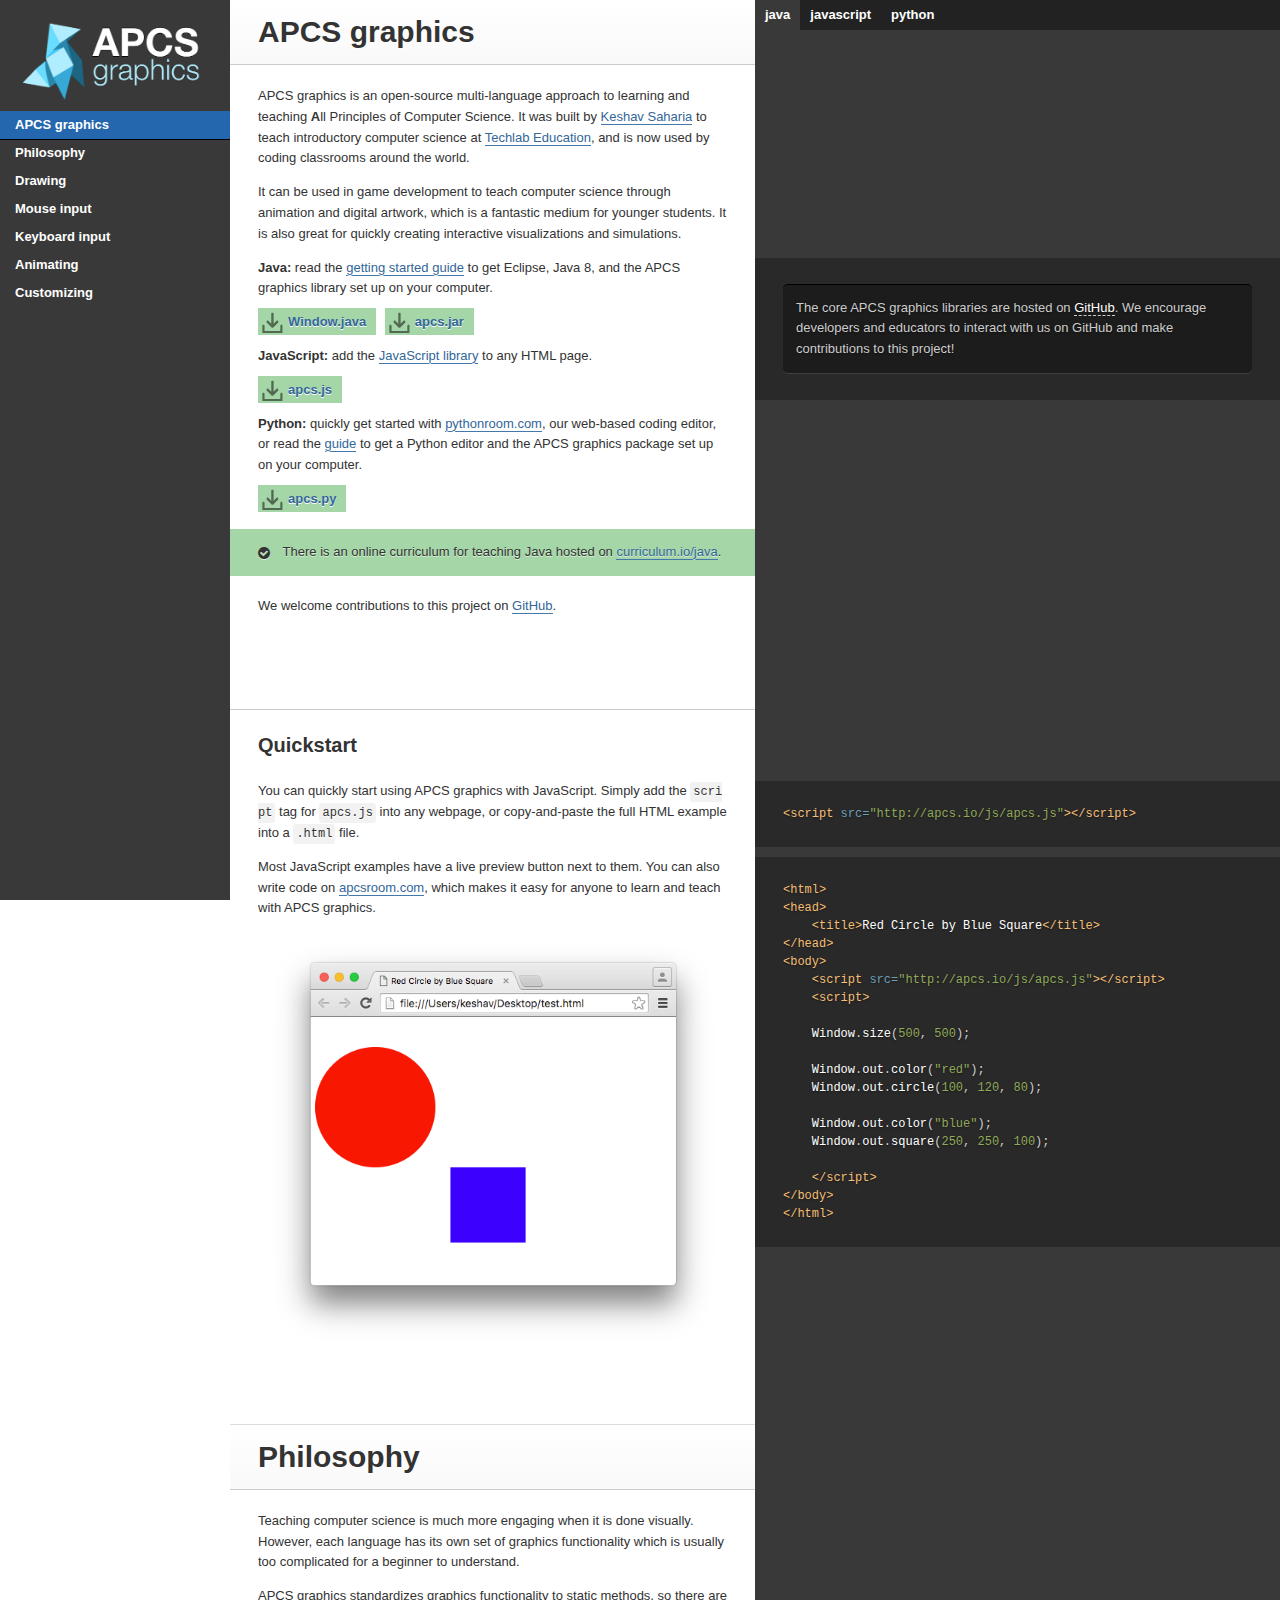
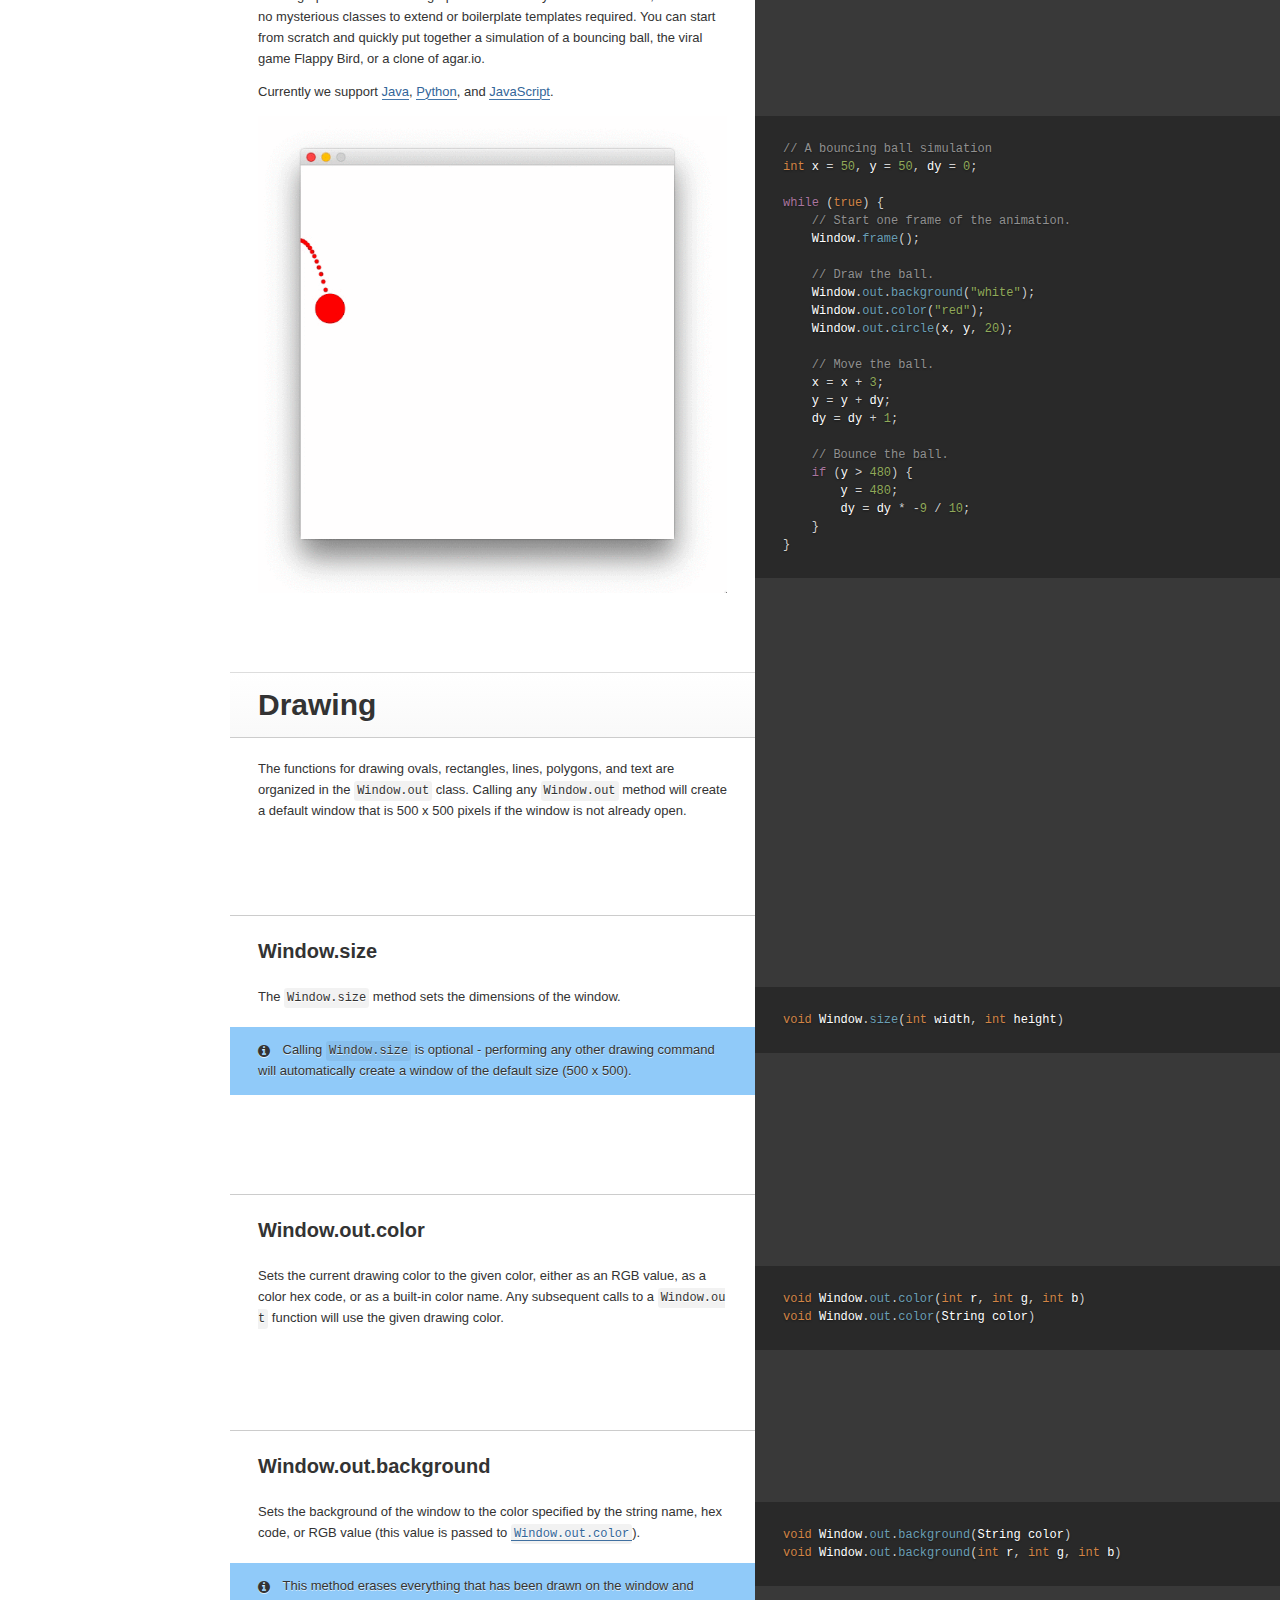
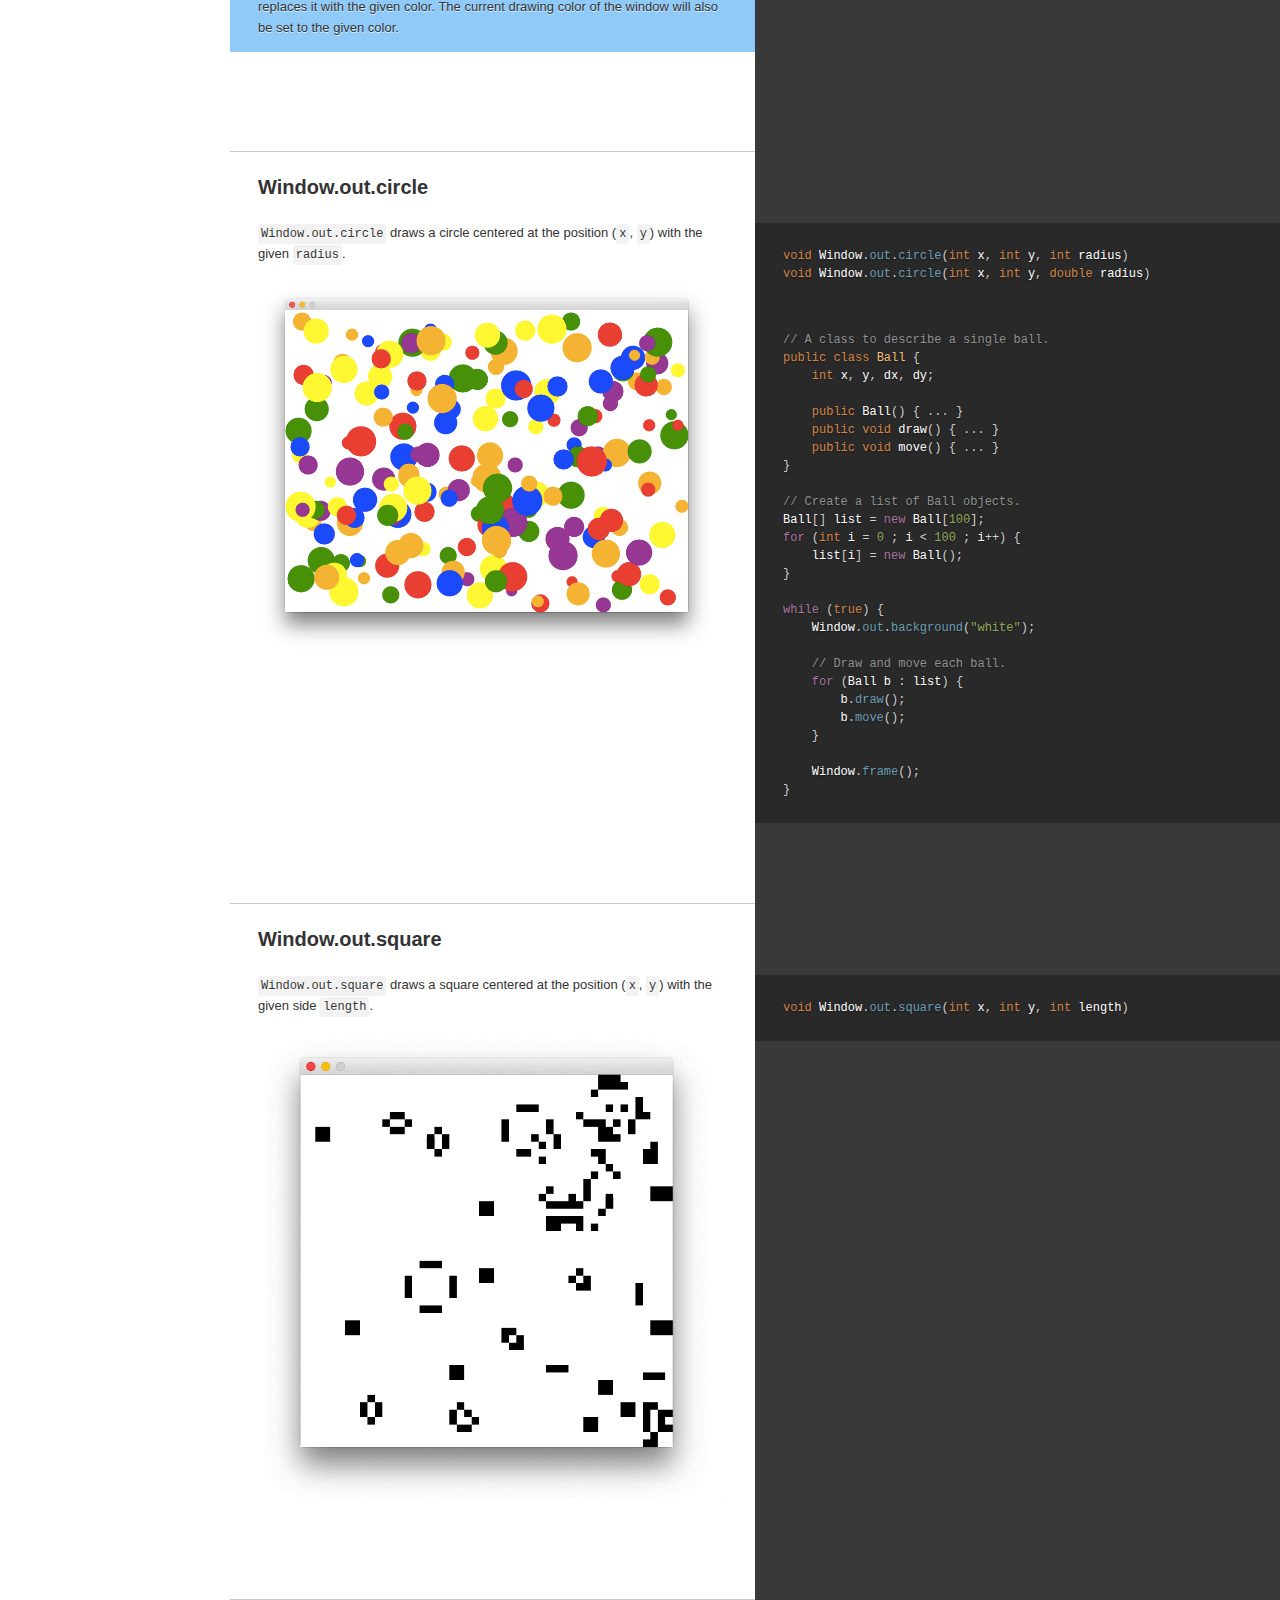
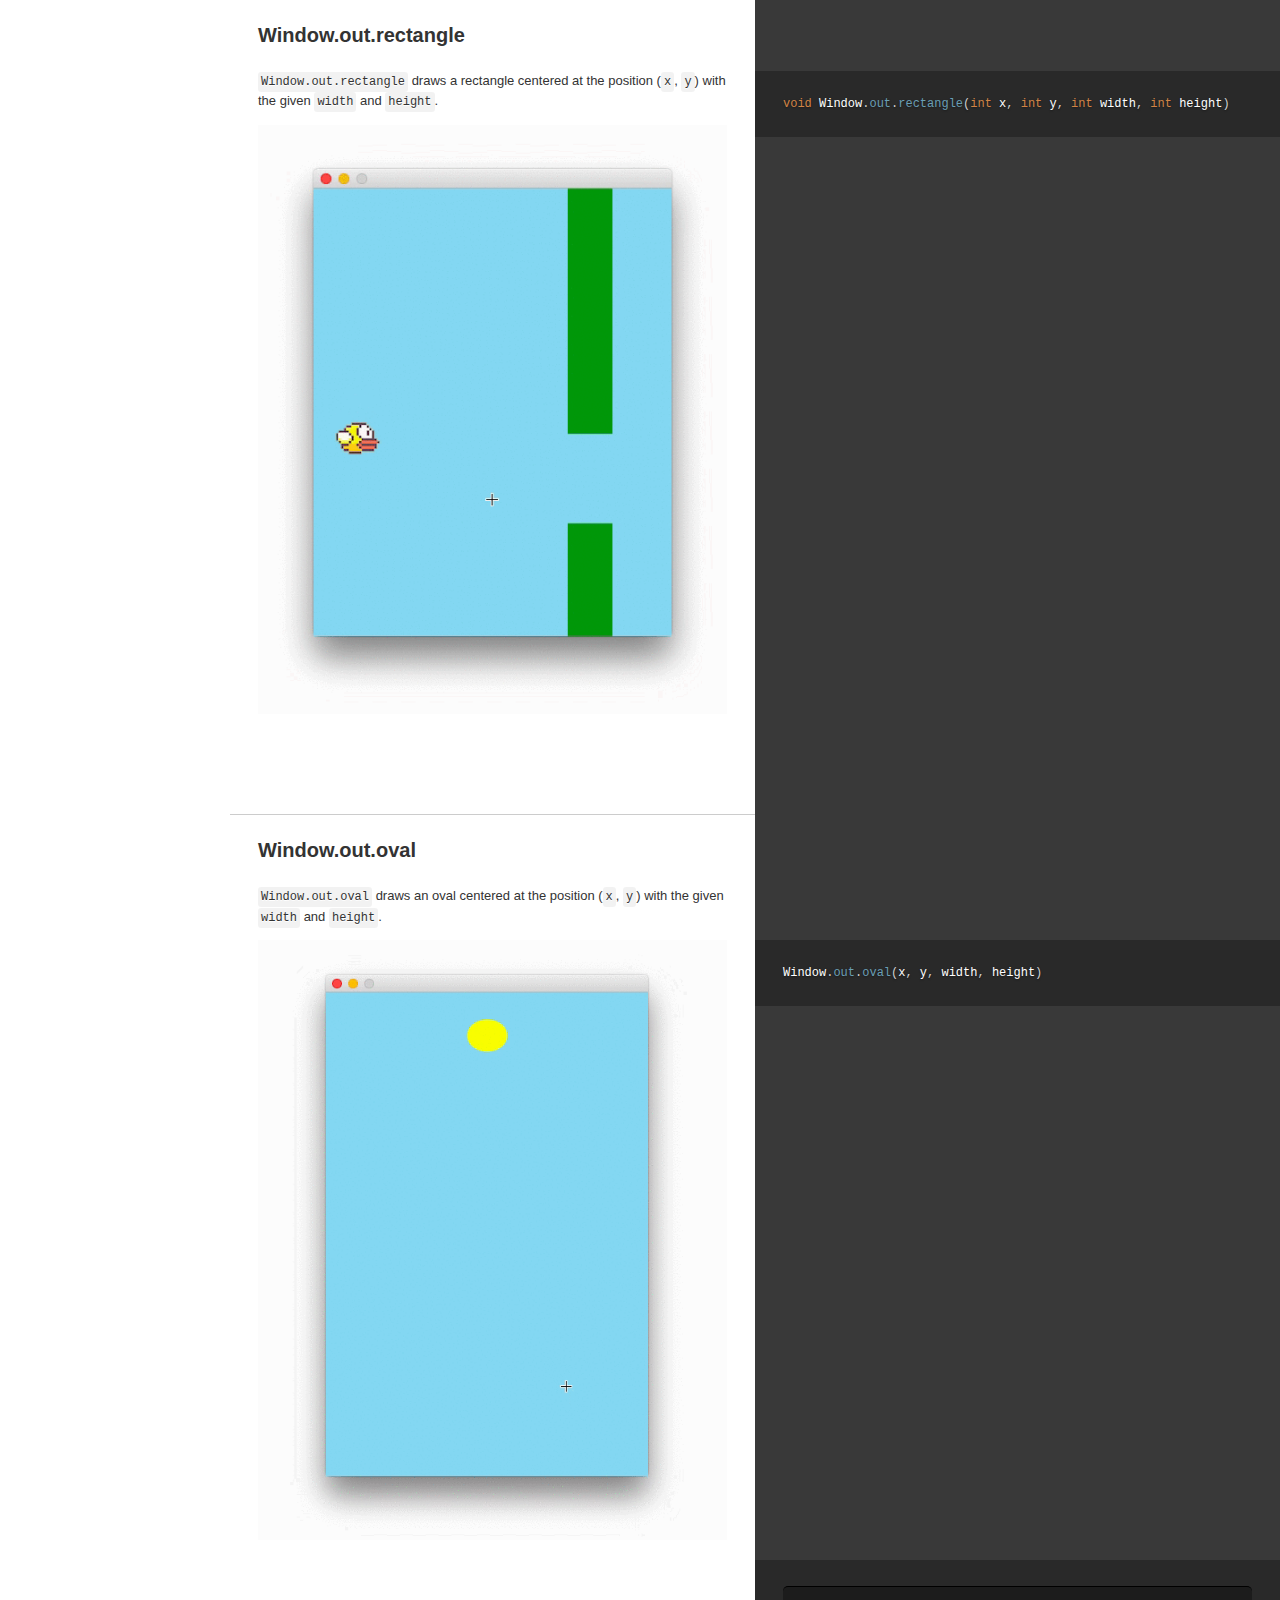
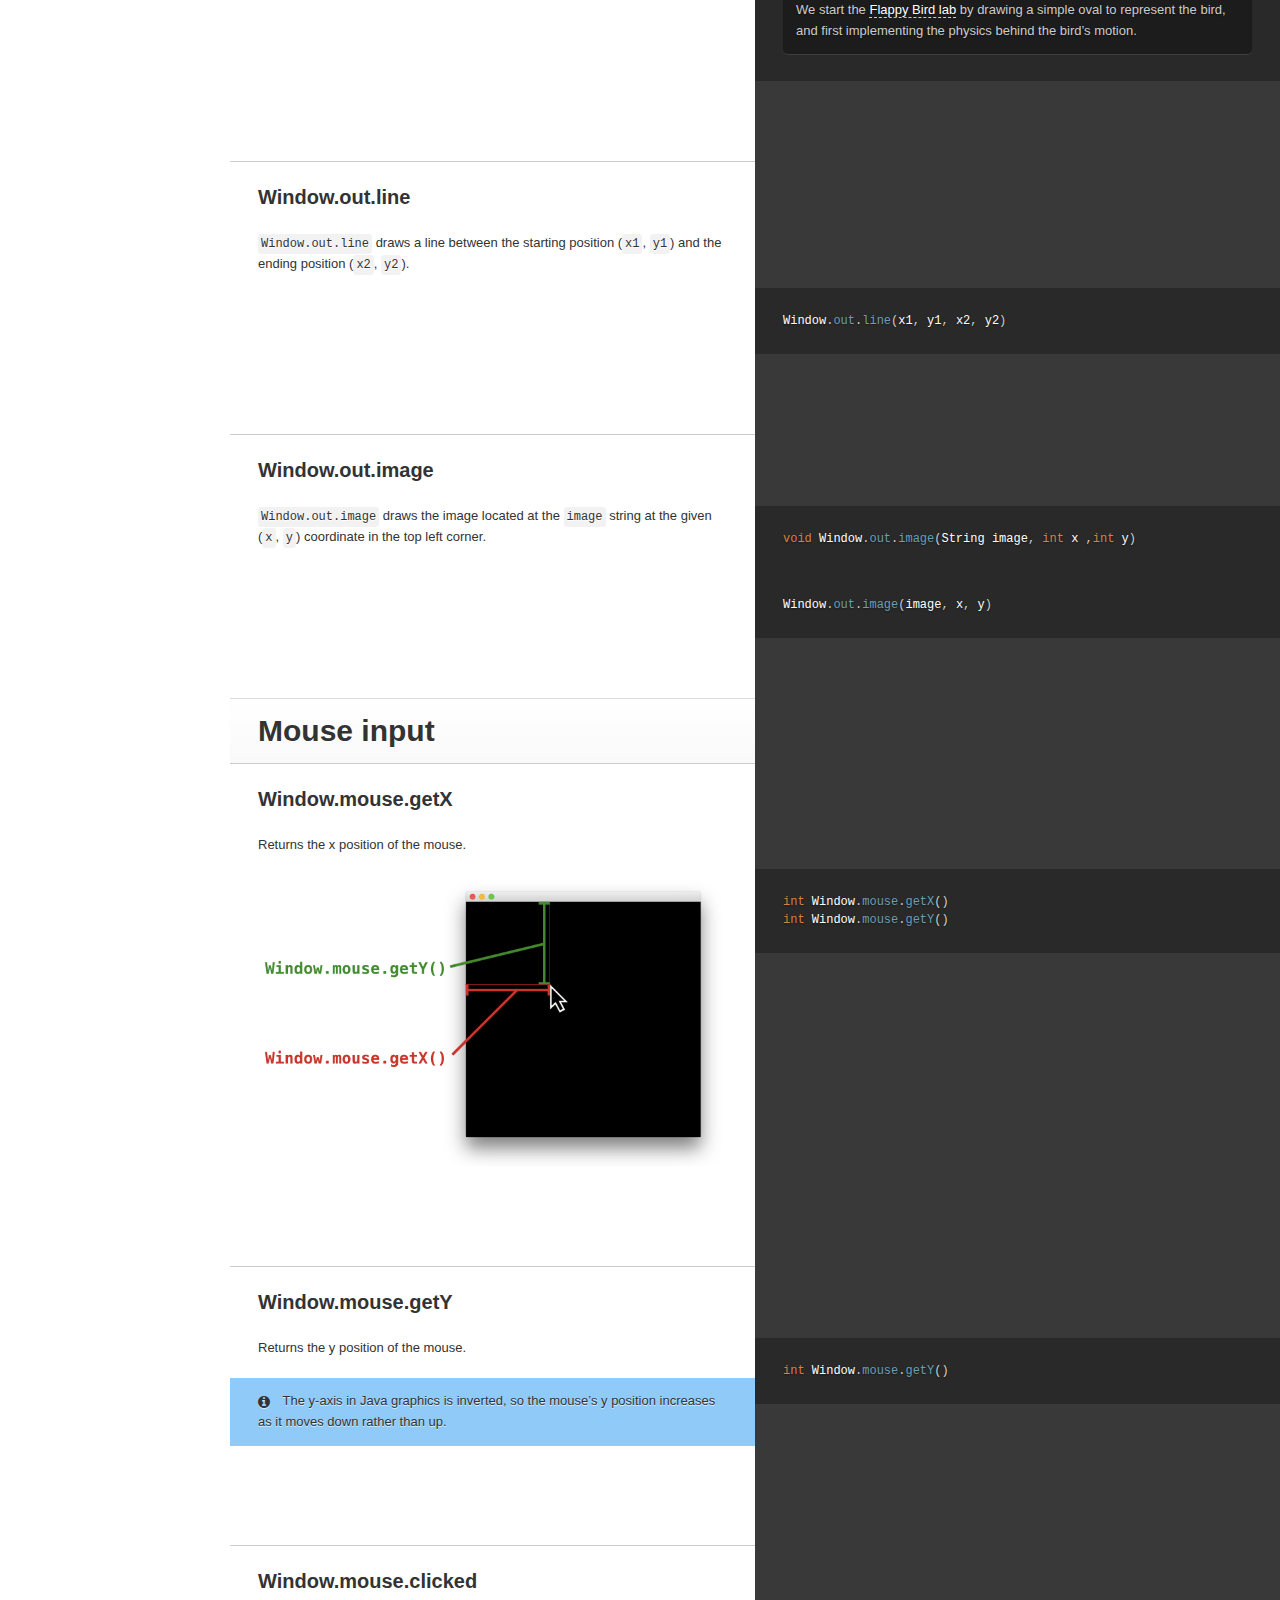
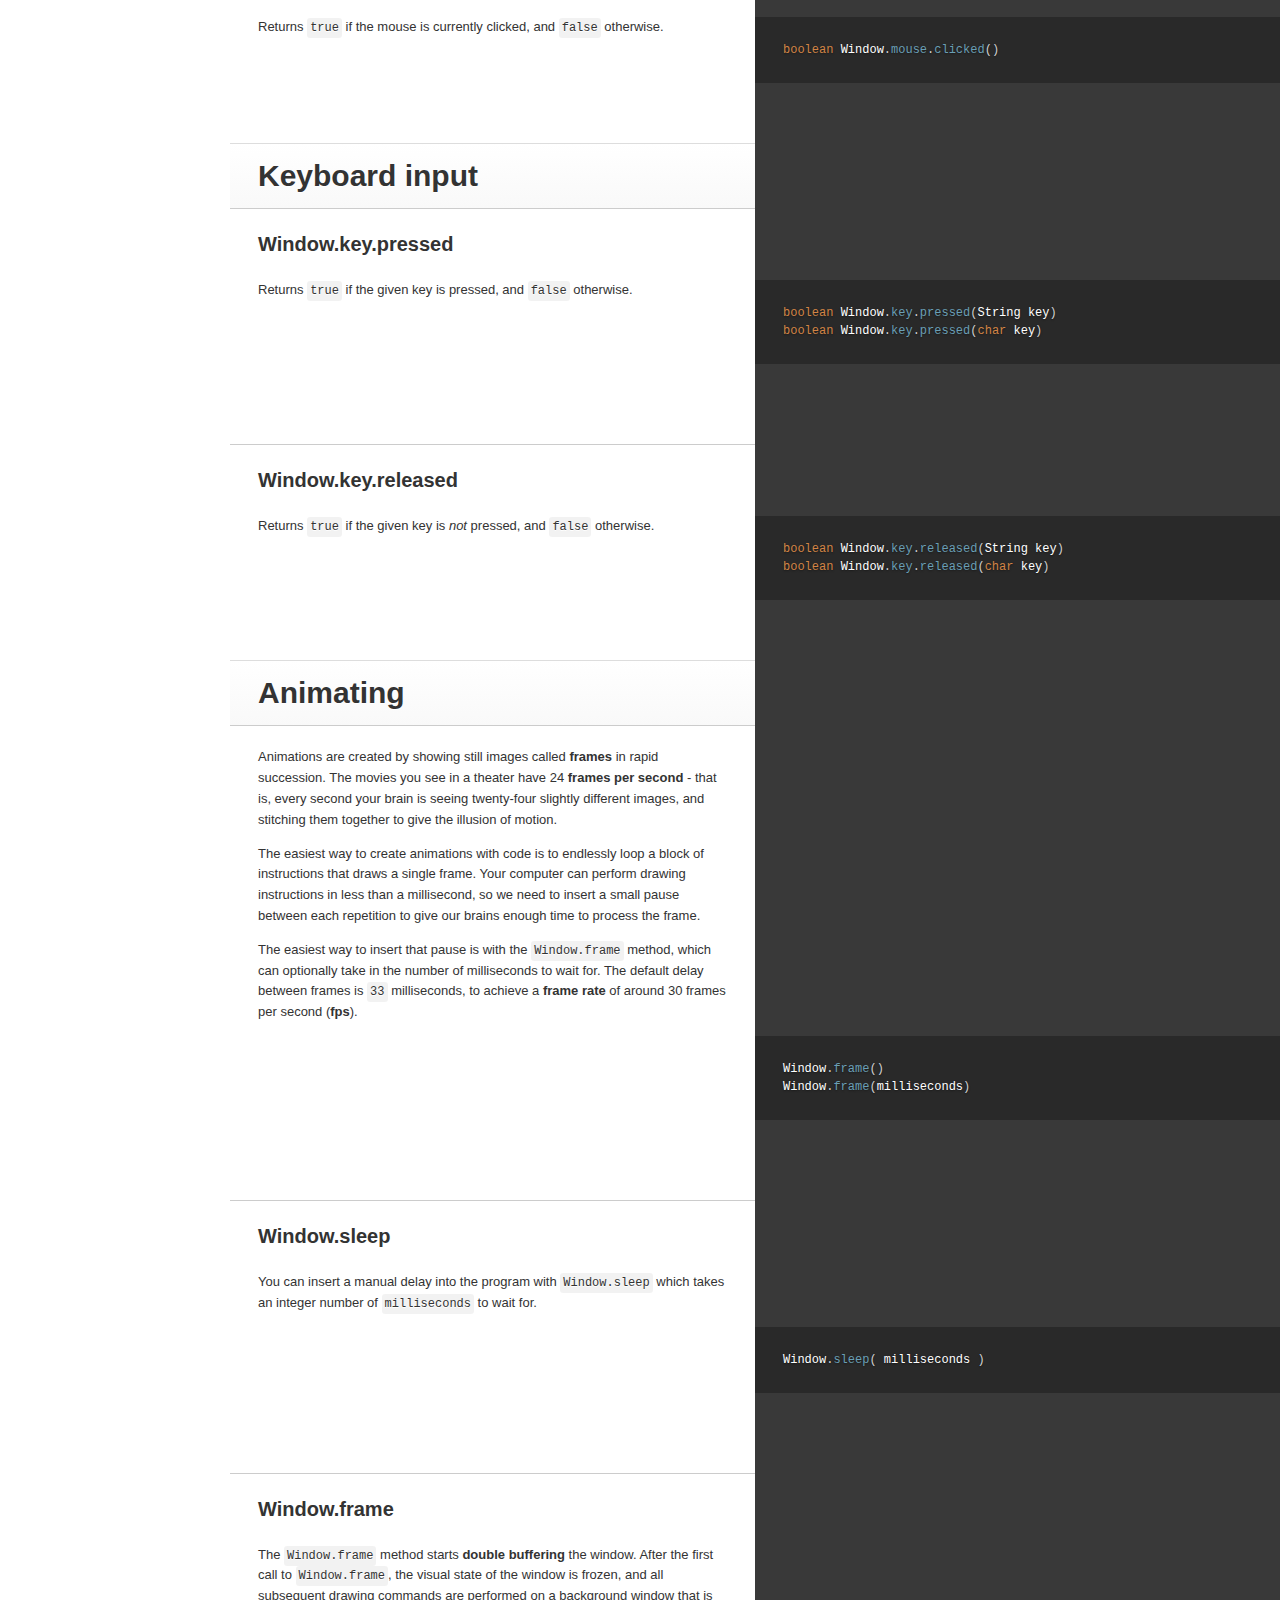
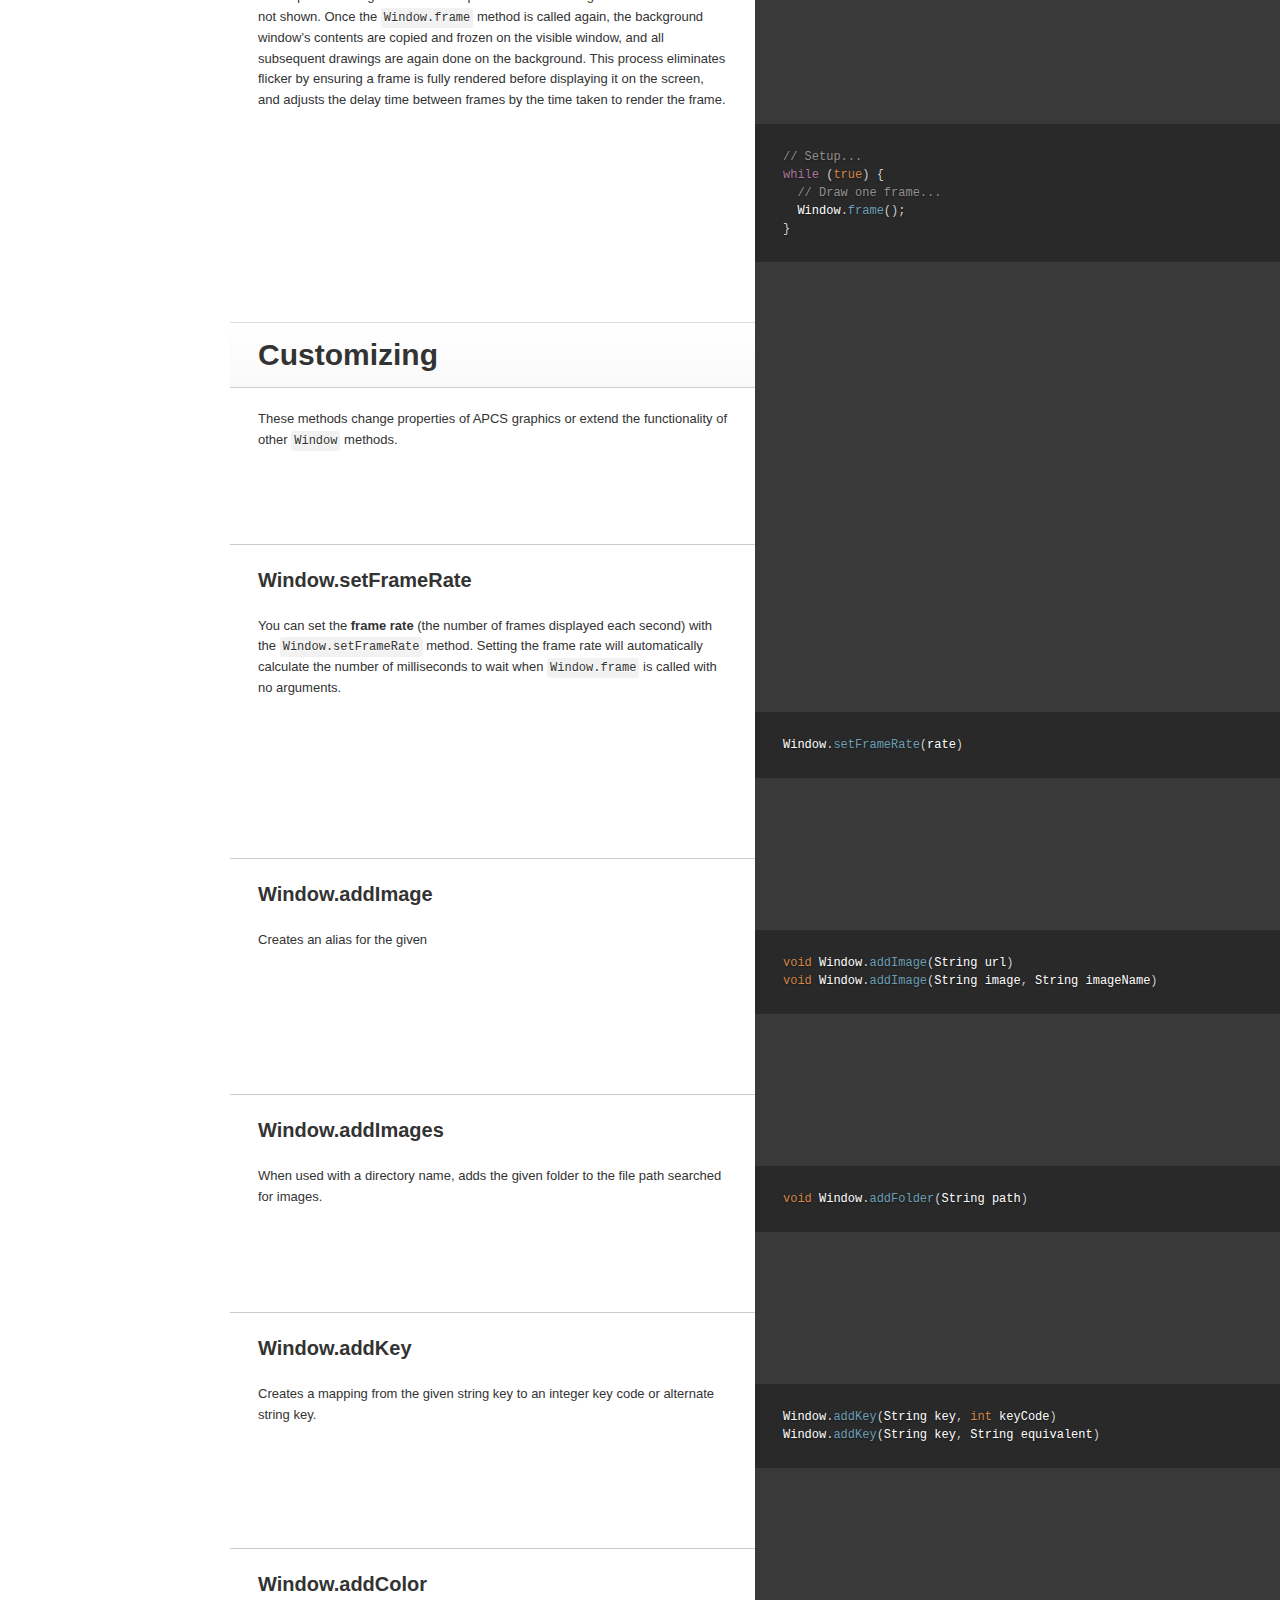
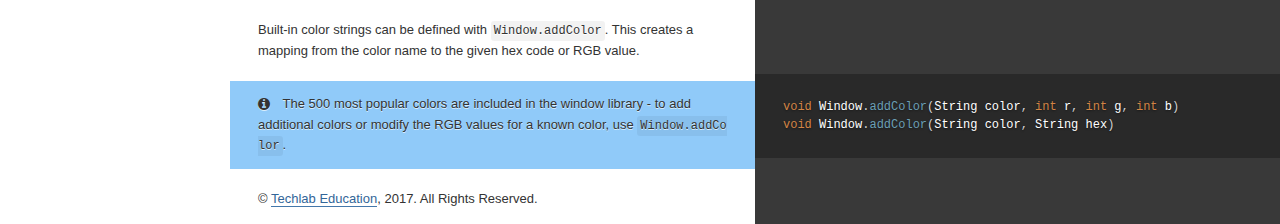
==== commit ee189eb2: "update" ====
--- a/index.html
+++ b/index.html
@@ -5,6 +5,7 @@
     <meta content="IE=edge,chrome=1" http-equiv="X-UA-Compatible">
     <meta name="viewport" content="width=device-width, initial-scale=1, maximum-scale=1">
     <title>APCS graphics</title>
+    <link href="/images/favicon.ico" rel="shortcut icon" type="image/x-icon">
 
     <style>
       .highlight table td { padding: 5px; }
@@ -113,35 +114,32 @@
       <div class="content">
         <h1 id="apcs-graphics">APCS graphics</h1>
 
-<p>APCS graphics is an open-source multi-language approach to learning and teaching All Principles of Computer Science.</p>
-
-<p>The <a href="lab">game development labs</a> teach computer science through animation and digital artwork, which is a fantastic medium for younger students. The <a href="mp">machine problems</a> build algorithmic thinking and problem solving skills that are essential for computation challenges like <a href="usaco">USACO</a>.</p>
+<p>APCS graphics is an open-source multi-language approach to learning and teaching <strong>A</strong>ll Principles of Computer Science. It was built by <a href="http://keshav.is">Keshav Saharia</a> to teach introductory computer science at <a href="https://techlab.education">Techlab Education</a>, and is now used by coding classrooms around the world.</p>
+
+<p>It can be used in game development to teach computer science through animation and digital artwork, which is a fantastic medium for younger students. It is also great for quickly creating interactive visualizations and simulations.</p>
 
 <blockquote>
 <p>The core APCS graphics libraries are hosted on <a href="https://github.com/apcsio">GitHub</a>. We encourage developers and educators to interact with us on GitHub and make contributions to this project!</p>
 </blockquote>
 
-<p><strong>Java:</strong> read the <a href="start/java">getting started guide</a> to get Eclipse, Java 8, and the APCS graphics library set up on your computer.</p>
-
-<p><a href="java/Window.java" class="download">Window.java</a></p>
+<p><strong>Java:</strong> read the <a href="java">getting started guide</a> to get Eclipse, Java 8, and the APCS graphics library set up on your computer.</p>
+
+<p><a href="java/Window.java" class="download">Window.java</a>
+<a href="java/apcs.jar" class="download">apcs.jar</a></p>
 
 <p><strong>JavaScript:</strong> add the <a href="js/apcs.js">JavaScript library</a> to any HTML page.</p>
 
 <p><a href="js/apcs.js" class="download">apcs.js</a></p>
 
-<p><strong>Python:</strong> quickly get started with <a href="https://pythonroom.com">pythonroom.com</a>, our web-based coding editor, or read the <a href="start/python">guide</a> to get a Python editor and the APCS graphics package set up on your computer.</p>
+<p><strong>Python:</strong> quickly get started with <a href="https://pythonroom.com">pythonroom.com</a>, our web-based coding editor, or read the <a href="python">guide</a> to get a Python editor and the APCS graphics package set up on your computer.</p>
 
 <p><a href="python/apcs.py" class="download">apcs.py</a></p>
 
 <aside class="success">
-    The complete list of labs is at <a href="lab">apcs.io/lab</a>.
+    There is an online curriculum for teaching Java hosted on <a href="https://curriculum.io/java">curriculum.io/java</a>.
 </aside>
 
-<aside class="notice">
-    The complete list of machine problems is at <a href="lab">apcs.io/mp</a>.
-</aside>
-
-<p>APCS graphics is an open-source project by <a href="https://github.com/keshavsaharia">Keshav Saharia</a> and the team at <a href="http://hulaloop.io">Hulaloop</a>. We welcome contributions to this project on <a href="https://github.com/apcsio">GitHub</a>.</p>
+<p>We welcome contributions to this project on <a href="https://github.com/apcsio">GitHub</a>.</p>
 
 <h2 id="quickstart">Quickstart</h2>
 <pre class="highlight html"><code><span class="nt">&lt;script </span><span class="na">src=</span><span class="s">"http://apcs.io/js/apcs.js"</span><span class="nt">&gt;&lt;/script&gt;</span>
@@ -252,17 +250,11 @@
 <span class="n">Window</span><span class="o">.</span><span class="n">start</span><span class="p">()</span>
 </code></pre>
 
-<p><img src="https://raw.githubusercontent.com/apcsio/apcsio.github.io/master/image/physics.gif" /></p>
+<p><img src="images/physics/real-bouncing.gif" /></p>
 
 <h1 id="drawing">Drawing</h1>
 
-<p>The functions for drawing ovals, rectangles, lines, polygons, and text are organized in the <code class="prettyprint">Window.out</code> class.</p>
-
-<blockquote>
-<p>Calling any <code class="prettyprint">Window.out</code> method will create a default window that is 500 x 500 pixels if the window is not already open.</p>
-</blockquote>
-
-<p><img src="https://raw.githubusercontent.com/apcsio/apcsio.github.io/master/image/window-drawing.png" /></p>
+<p>The functions for drawing ovals, rectangles, lines, polygons, and text are organized in the <code class="prettyprint">Window.out</code> class. Calling any <code class="prettyprint">Window.out</code> method will create a default window that is 500 x 500 pixels if the window is not already open.</p>
 
 <h2 id="window-size">Window.size</h2>
 <pre class="highlight java"><code><span class="kt">void</span> <span class="n">Window</span><span class="o">.</span><span class="na">size</span><span class="o">(</span><span class="kt">int</span> <span class="n">width</span><span class="o">,</span> <span class="kt">int</span> <span class="n">height</span><span class="o">)</span>
@@ -393,7 +385,7 @@
         <span class="n">b</span><span class="o">.</span><span class="n">move</span><span class="p">()</span>
 </code></pre>
 
-<p><img src="https://raw.githubusercontent.com/apcsio/apcsio.github.io/master/image/multi-ball.gif" /></p>
+<p><img src="images/bouncing-balls/customizable.png" /></p>
 
 <h2 id="window-out-square">Window.out.square</h2>
 <pre class="highlight java"><code><span class="kt">void</span> <span class="n">Window</span><span class="o">.</span><span class="na">out</span><span class="o">.</span><span class="na">square</span><span class="o">(</span><span class="kt">int</span> <span class="n">x</span><span class="o">,</span> <span class="kt">int</span> <span class="n">y</span><span class="o">,</span> <span class="kt">int</span> <span class="n">length</span><span class="o">)</span>
@@ -405,7 +397,7 @@
 
 <p><code class="prettyprint">Window.out.square</code> draws a square centered at the position (<code class="prettyprint">x</code>, <code class="prettyprint">y</code>) with the given side <code class="prettyprint">length</code>.</p>
 
-<p><img src="https://raw.githubusercontent.com/apcsio/apcsio.github.io/master/image/gameoflife.gif" /></p>
+<p><img src="images/game-of-life/example.gif" /></p>
 
 <h2 id="window-out-rectangle">Window.out.rectangle</h2>
 <pre class="highlight java"><code><span class="kt">void</span> <span class="n">Window</span><span class="o">.</span><span class="na">out</span><span class="o">.</span><span class="na">rectangle</span><span class="o">(</span><span class="kt">int</span> <span class="n">x</span><span class="o">,</span> <span class="kt">int</span> <span class="n">y</span><span class="o">,</span> <span class="kt">int</span> <span class="n">width</span><span class="o">,</span> <span class="kt">int</span> <span class="n">height</span><span class="o">)</span>
@@ -417,7 +409,7 @@
 
 <p><code class="prettyprint">Window.out.rectangle</code> draws a rectangle centered at the position (<code class="prettyprint">x</code>, <code class="prettyprint">y</code>) with the given <code class="prettyprint">width</code> and <code class="prettyprint">height</code>.</p>
 
-<p><img src="https://raw.githubusercontent.com/apcsio/apcsio.github.io/master/image/flappybird.gif" /></p>
+<p><img src="images/flappy-bird/example.gif" /></p>
 
 <h2 id="window-out-oval">Window.out.oval</h2>
 
@@ -425,7 +417,7 @@
 <pre class="highlight java"><code><span class="n">Window</span><span class="o">.</span><span class="na">out</span><span class="o">.</span><span class="na">oval</span><span class="o">(</span><span class="n">x</span><span class="o">,</span> <span class="n">y</span><span class="o">,</span> <span class="n">width</span><span class="o">,</span> <span class="n">height</span><span class="o">)</span>
 </code></pre>
 
-<p><img src="https://raw.githubusercontent.com/apcsio/apcsio.github.io/master/image/flappy-basic.gif" /></p>
+<p><img src="images/flappy-bird/debounce-challenge.gif" /></p>
 
 <blockquote>
 <p>We start the <a href="https://techlab.education/java/flappy-bird">Flappy Bird lab</a> by drawing a simple oval to represent the bird, and first implementing the physics behind the bird&rsquo;s motion.</p>
@@ -445,41 +437,6 @@
 
 <p><code class="prettyprint">Window.out.image</code> draws the image located at the <code class="prettyprint">image</code> string at the given (<code class="prettyprint">x</code>, <code class="prettyprint">y</code>) coordinate in the top left corner.</p>
 
-<h2 id="window-out-background">Window.out.background</h2>
-
-<p><code class="prettyprint">Window.out.background</code> sets the background of the window to the color specified by the string name or RGB value. <strong>This method erases everything that has been drawn on the window and replaces it with the given color.</strong> Setting the background will also change the current drawing color to that color.</p>
-<pre class="highlight java"><code><span class="n">Window</span><span class="o">.</span><span class="na">out</span><span class="o">.</span><span class="na">background</span><span class="o">(</span><span class="n">colorName</span><span class="o">)</span>
-<span class="n">Window</span><span class="o">.</span><span class="na">out</span><span class="o">.</span><span class="na">background</span><span class="o">(</span><span class="n">red</span><span class="o">,</span> <span class="n">green</span><span class="o">,</span> <span class="n">blue</span><span class="o">)</span>
-</code></pre>
-
-<p><img src="https://raw.githubusercontent.com/apcsio/apcsio.github.io/master/image/single-ball.gif" /></p>
-<pre class="highlight java"><code><span class="kt">int</span> <span class="n">x</span> <span class="o">=</span> <span class="mi">250</span><span class="o">,</span> <span class="n">y</span> <span class="o">=</span> <span class="mi">250</span><span class="o">,</span>
-    <span class="n">dx</span> <span class="o">=</span> <span class="mi">4</span><span class="o">,</span> <span class="n">dy</span> <span class="o">=</span> <span class="mi">3</span><span class="o">;</span>
-
-<span class="k">while</span> <span class="o">(</span><span class="kc">true</span><span class="o">)</span> <span class="o">{</span>
-    <span class="c1">// Draw the background first.</span>
-    <span class="n">Window</span><span class="o">.</span><span class="na">out</span><span class="o">.</span><span class="na">background</span><span class="o">(</span><span class="s">"white"</span><span class="o">);</span>
-
-    <span class="c1">// Change the color to the ball's color, then draw it.</span>
-    <span class="n">Window</span><span class="o">.</span><span class="na">out</span><span class="o">.</span><span class="na">color</span><span class="o">(</span><span class="s">"red"</span><span class="o">);</span>
-    <span class="n">Window</span><span class="o">.</span><span class="na">out</span><span class="o">.</span><span class="na">circle</span><span class="o">(</span><span class="n">x</span><span class="o">,</span> <span class="n">y</span><span class="o">,</span> <span class="mi">10</span><span class="o">);</span>
-
-    <span class="c1">// Move the ball.</span>
-    <span class="n">x</span> <span class="o">=</span> <span class="n">x</span> <span class="o">+</span> <span class="n">dx</span><span class="o">;</span>
-    <span class="n">y</span> <span class="o">=</span> <span class="n">y</span> <span class="o">+</span> <span class="n">dy</span><span class="o">;</span>
-
-    <span class="c1">// Check for collisions.</span>
-    <span class="k">if</span> <span class="o">(</span><span class="n">x</span> <span class="o">&gt;</span> <span class="mi">490</span><span class="o">)</span> <span class="o">{</span> <span class="o">...</span> <span class="o">}</span>
-    <span class="k">if</span> <span class="o">(</span><span class="n">x</span> <span class="o">&lt;</span> <span class="mi">10</span><span class="o">)</span> <span class="o">{</span> <span class="o">...</span> <span class="o">}</span>
-    <span class="k">if</span> <span class="o">(</span><span class="n">y</span> <span class="o">&gt;</span> <span class="mi">490</span><span class="o">)</span> <span class="o">{</span> <span class="o">...</span> <span class="o">}</span>
-    <span class="k">if</span> <span class="o">(</span><span class="n">y</span> <span class="o">&lt;</span> <span class="mi">10</span><span class="o">)</span> <span class="o">{</span> <span class="o">...</span> <span class="o">}</span>
-
-    <span class="c1">// Draw one frame.</span>
-    <span class="n">Window</span><span class="o">.</span><span class="na">frame</span><span class="o">();</span>
-<span class="o">}</span>
-
-</code></pre>
-
 <h1 id="mouse-input">Mouse input</h1>
 
 <h2 id="window-mouse-getx">Window.mouse.getX</h2>
@@ -489,7 +446,7 @@
 <span class="kt">int</span> <span class="n">Window</span><span class="o">.</span><span class="na">mouse</span><span class="o">.</span><span class="na">getY</span><span class="o">()</span>
 </code></pre>
 
-<p><img src="https://raw.githubusercontent.com/apcsio/apcsio.github.io/master/image/window-mouse.png" /></p>
+<p><img src="images/diagram/window-mouse.png" /></p>
 
 <h2 id="window-mouse-gety">Window.mouse.getY</h2>
 <pre class="highlight java"><code><span class="kt">int</span> <span class="n">Window</span><span class="o">.</span><span class="na">mouse</span><span class="o">.</span><span class="na">getY</span><span class="o">()</span>
@@ -596,6 +553,8 @@
 <aside class="notice">
 The 500 most popular colors are included in the window library - to add additional colors or modify the RGB values for a known color, use <code>Window.addColor</code>.
 </aside>
+
+<p>&copy; <a href="https://techlab.education">Techlab Education</a>, 2017. All Rights Reserved.</p>
 
       </div>
       <div class="dark-box">
